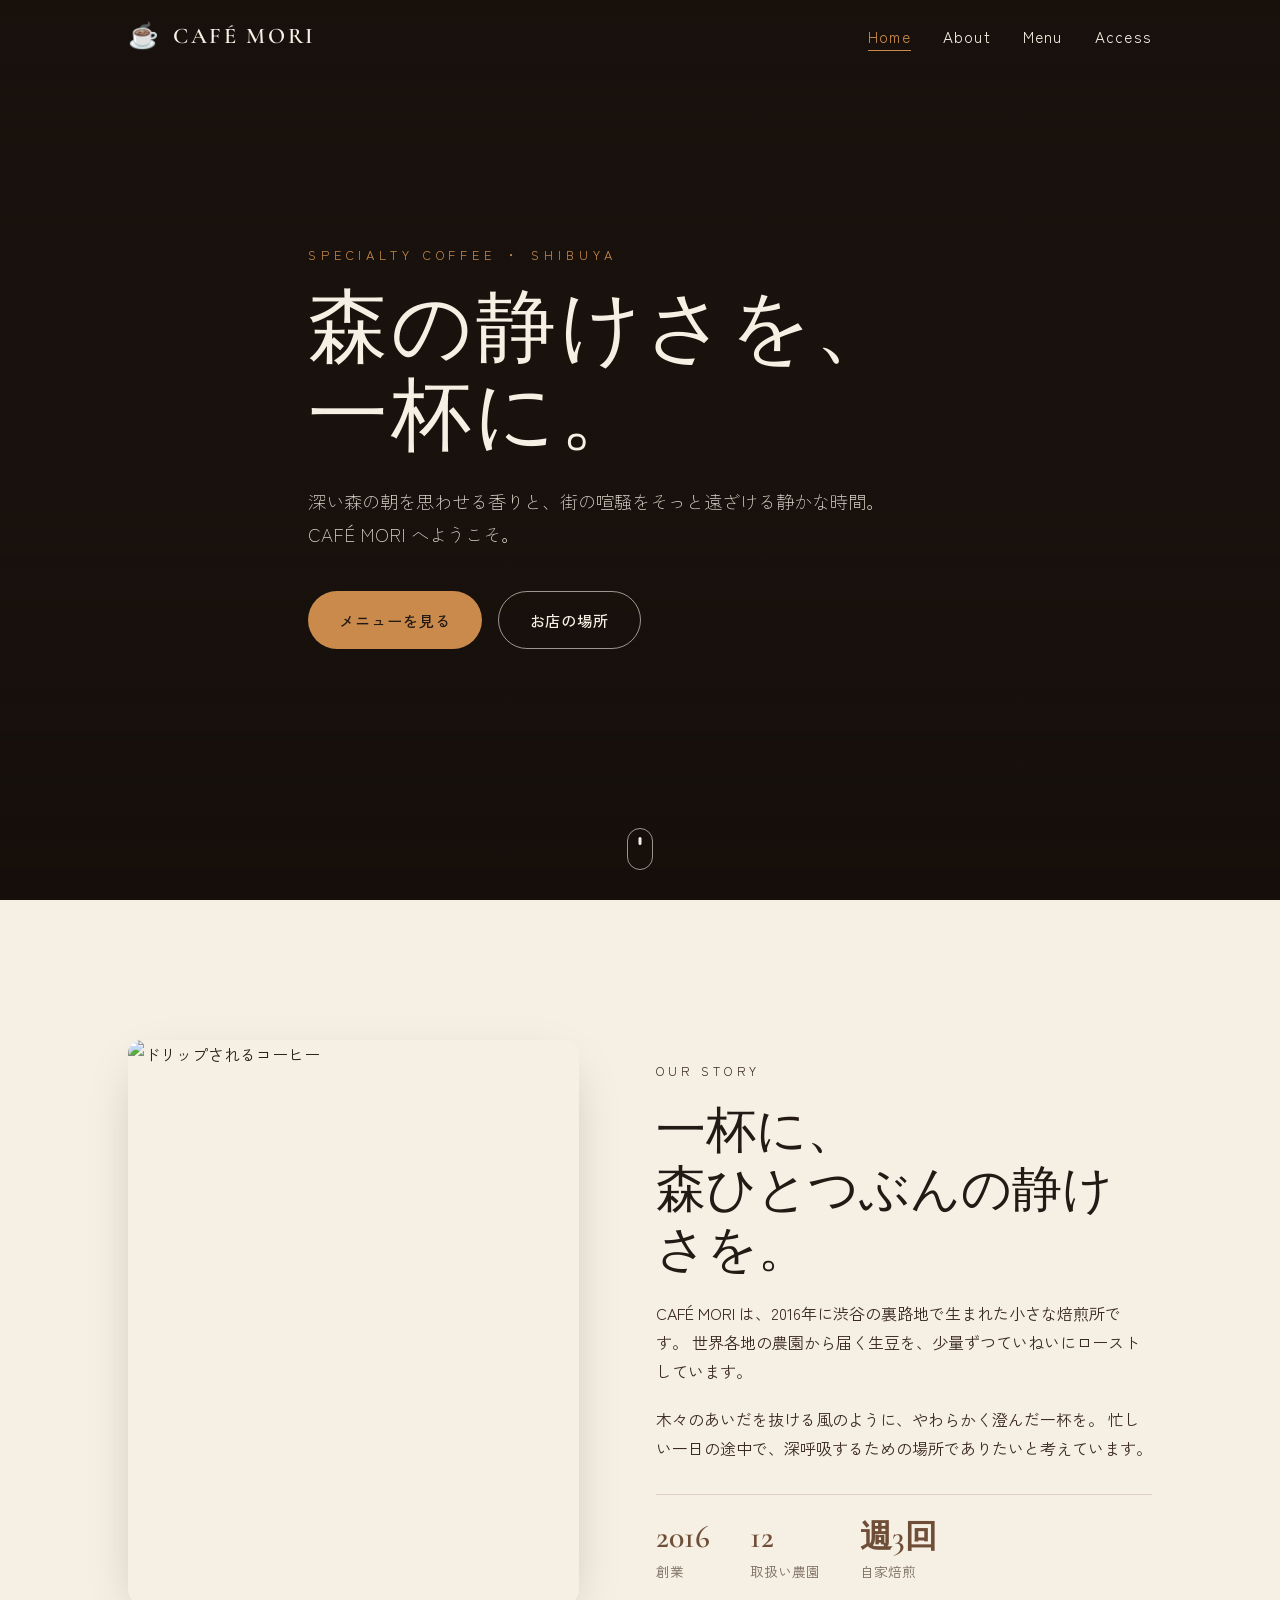
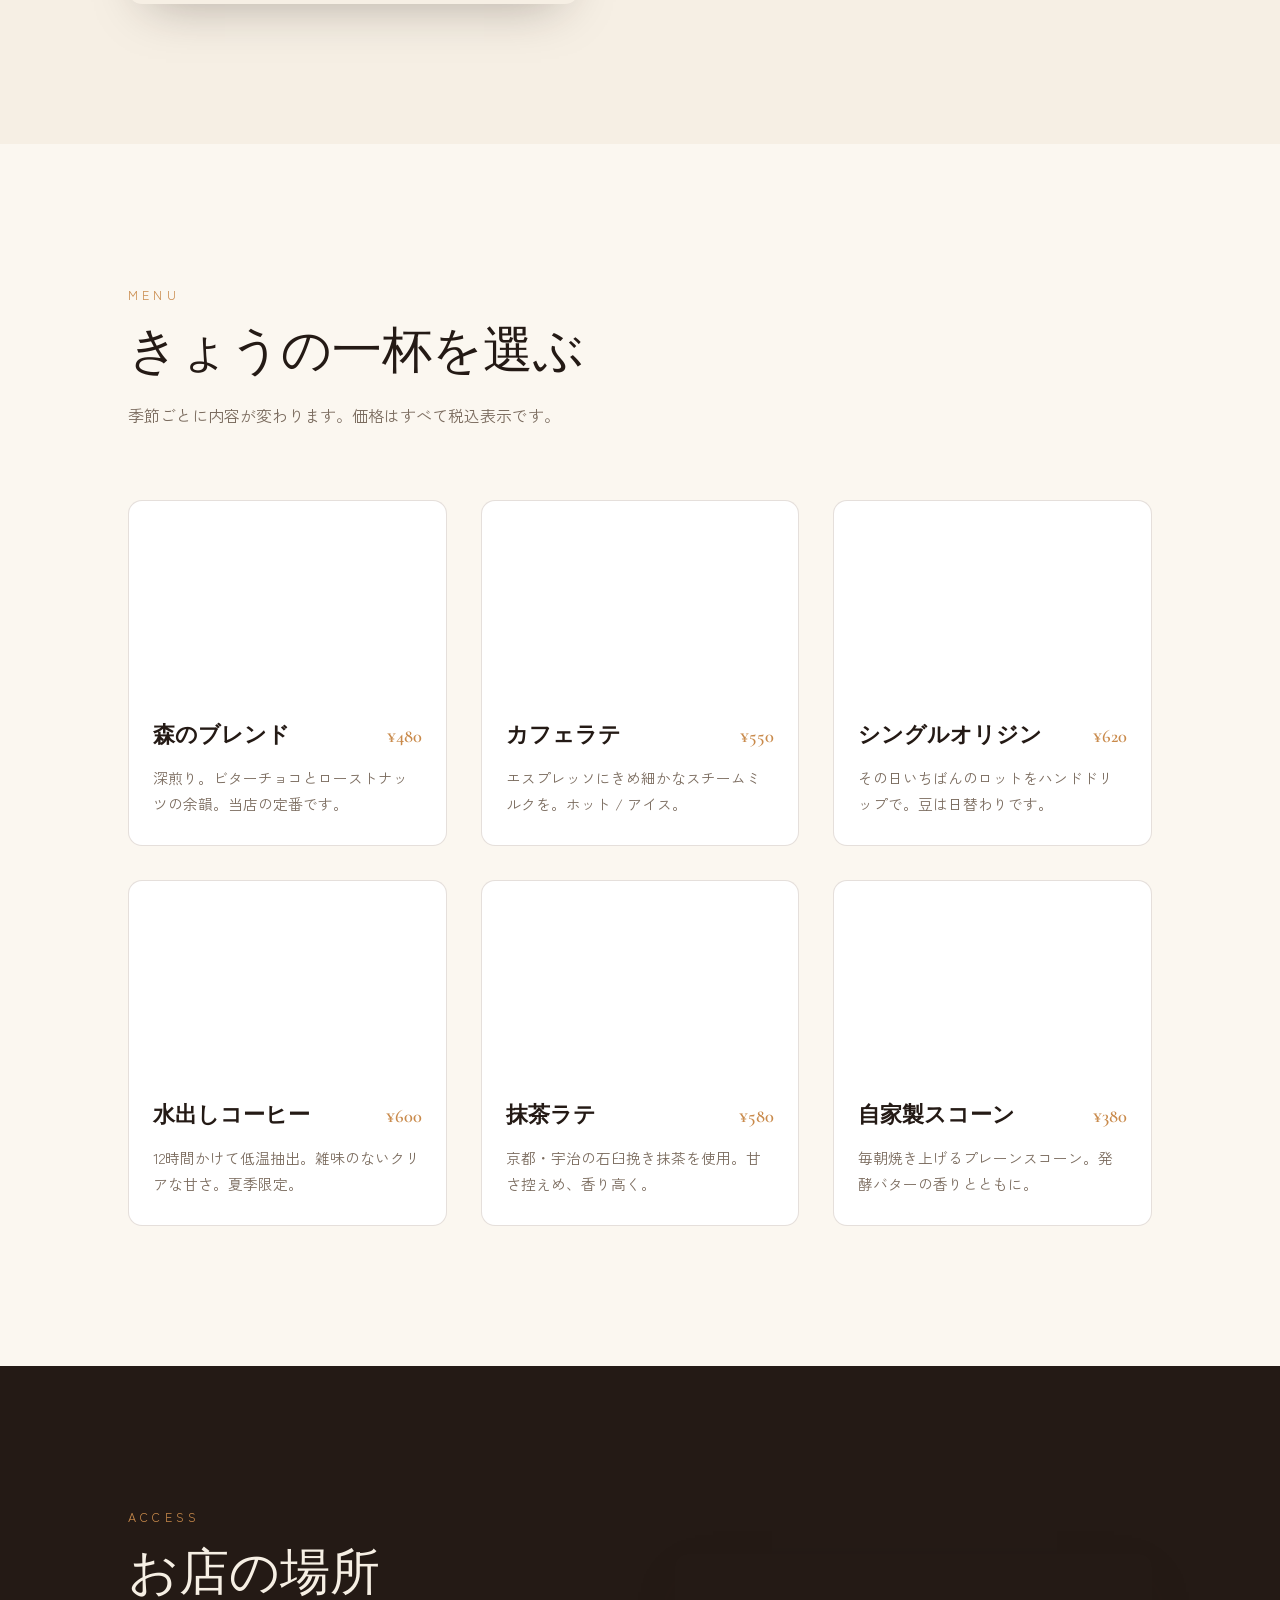
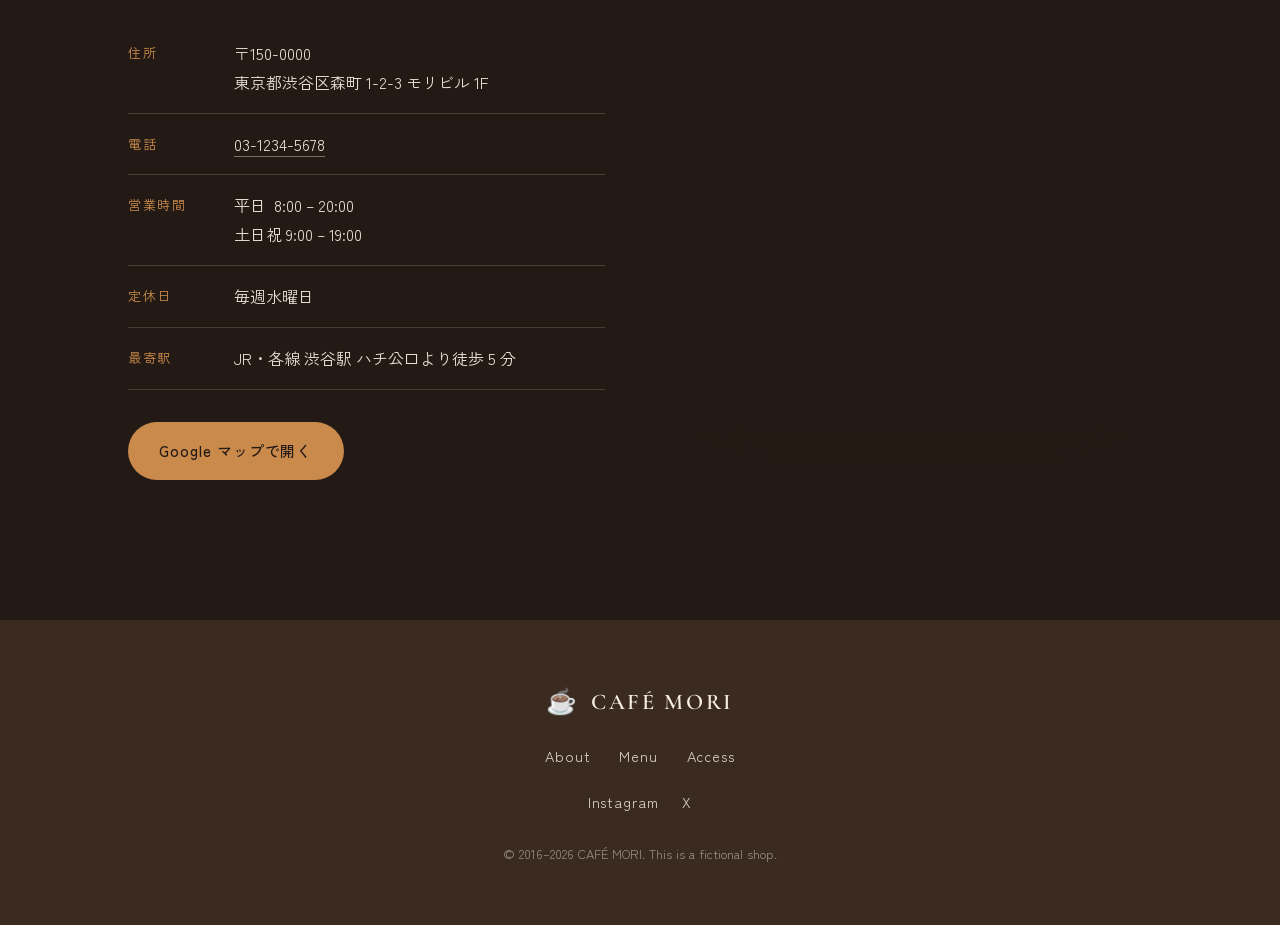
==== index.html @ f2795cfe "初回コミット：LPを作成" ====
<!DOCTYPE html>
<html lang="ja">
<head>
  <meta charset="UTF-8" />
  <meta name="viewport" content="width=device-width, initial-scale=1.0" />
  <meta name="description" content="CAFÉ MORI（カフェ モリ）— 森の静けさを一杯に。渋谷のスペシャルティコーヒーショップ。" />
  <title>CAFÉ MORI｜森の静けさを、一杯に。</title>

  <!-- Google Fonts -->
  <link rel="preconnect" href="https://fonts.googleapis.com" />
  <link rel="preconnect" href="https://fonts.gstatic.com" crossorigin />
  <link href="https://fonts.googleapis.com/css2?family=Cormorant+Garamond:wght@400;500;600&family=Zen+Kaku+Gothic+New:wght@300;400;500;700&display=swap" rel="stylesheet" />

  <link rel="stylesheet" href="styles.css" />
</head>
<body>

  <!-- ===== ヘッダー / ナビゲーション ===== -->
  <header class="site-header" id="siteHeader">
    <div class="container header-inner">
      <a href="#hero" class="brand" data-scroll>
        <span class="brand-mark">☕</span>
        <span class="brand-name">CAFÉ&nbsp;MORI</span>
      </a>

      <nav class="nav" id="nav" aria-label="メインナビゲーション">
        <ul class="nav-list">
          <li><a href="#hero"   class="nav-link" data-scroll>Home</a></li>
          <li><a href="#about"  class="nav-link" data-scroll>About</a></li>
          <li><a href="#menu"   class="nav-link" data-scroll>Menu</a></li>
          <li><a href="#access" class="nav-link" data-scroll>Access</a></li>
        </ul>
      </nav>

      <button class="nav-toggle" id="navToggle" aria-label="メニューを開く" aria-expanded="false" aria-controls="nav">
        <span></span><span></span><span></span>
      </button>
    </div>
  </header>

  <main>

    <!-- ===== ヒーローセクション ===== -->
    <section class="hero" id="hero">
      <div class="hero-bg" aria-hidden="true"></div>
      <div class="hero-overlay" aria-hidden="true"></div>

      <div class="container hero-content">
        <p class="hero-eyebrow">SPECIALTY COFFEE ・ SHIBUYA</p>
        <h1 class="hero-title">森の静けさを、<br />一杯に。</h1>
        <p class="hero-lead">
          深い森の朝を思わせる香りと、街の喧騒をそっと遠ざける静かな時間。<br />
          CAFÉ MORI へようこそ。
        </p>
        <div class="hero-actions">
          <a href="#menu" class="btn btn-primary" data-scroll>メニューを見る</a>
          <a href="#access" class="btn btn-ghost" data-scroll>お店の場所</a>
        </div>
      </div>

      <a href="#about" class="scroll-cue" data-scroll aria-label="下にスクロール">
        <span></span>
      </a>
    </section>

    <!-- ===== About セクション ===== -->
    <section class="section about" id="about">
      <div class="container about-grid">
        <div class="about-media reveal">
          <img
            src="https://images.unsplash.com/photo-1447933601403-0c6688de566e?auto=format&fit=crop&w=900&q=80"
            alt="ドリップされるコーヒー" loading="lazy" />
        </div>
        <div class="about-text reveal">
          <p class="section-eyebrow">OUR STORY</p>
          <h2 class="section-title">一杯に、<br />森ひとつぶんの静けさを。</h2>
          <p>
            CAFÉ MORI は、2016年に渋谷の裏路地で生まれた小さな焙煎所です。
            世界各地の農園から届く生豆を、少量ずつていねいにローストしています。
          </p>
          <p>
            木々のあいだを抜ける風のように、やわらかく澄んだ一杯を。
            忙しい一日の途中で、深呼吸するための場所でありたいと考えています。
          </p>
          <ul class="about-facts">
            <li><strong>2016</strong><span>創業</span></li>
            <li><strong>12</strong><span>取扱い農園</span></li>
            <li><strong>週3回</strong><span>自家焙煎</span></li>
          </ul>
        </div>
      </div>
    </section>

    <!-- ===== メニュー紹介セクション ===== -->
    <section class="section menu" id="menu">
      <div class="container">
        <header class="section-head reveal">
          <p class="section-eyebrow">MENU</p>
          <h2 class="section-title">きょうの一杯を選ぶ</h2>
          <p class="section-desc">季節ごとに内容が変わります。価格はすべて税込表示です。</p>
        </header>

        <div class="menu-grid">
          <article class="menu-card reveal">
            <div class="menu-card-img" style="background-image:url('https://images.unsplash.com/photo-1514432324607-a09d9b4aefdd?auto=format&fit=crop&w=700&q=80')"></div>
            <div class="menu-card-body">
              <div class="menu-card-top">
                <h3>森のブレンド</h3>
                <span class="price">¥480</span>
              </div>
              <p>深煎り。ビターチョコとローストナッツの余韻。当店の定番です。</p>
            </div>
          </article>

          <article class="menu-card reveal">
            <div class="menu-card-img" style="background-image:url('https://images.unsplash.com/photo-1461023058943-07fcbe16d735?auto=format&fit=crop&w=700&q=80')"></div>
            <div class="menu-card-body">
              <div class="menu-card-top">
                <h3>カフェラテ</h3>
                <span class="price">¥550</span>
              </div>
              <p>エスプレッソにきめ細かなスチームミルクを。ホット / アイス。</p>
            </div>
          </article>

          <article class="menu-card reveal">
            <div class="menu-card-img" style="background-image:url('https://images.unsplash.com/photo-1510707577719-ae7c14805e3a?auto=format&fit=crop&w=700&q=80')"></div>
            <div class="menu-card-body">
              <div class="menu-card-top">
                <h3>シングルオリジン</h3>
                <span class="price">¥620</span>
              </div>
              <p>その日いちばんのロットをハンドドリップで。豆は日替わりです。</p>
            </div>
          </article>

          <article class="menu-card reveal">
            <div class="menu-card-img" style="background-image:url('https://images.unsplash.com/photo-1517701550927-30cf4ba1dba5?auto=format&fit=crop&w=700&q=80')"></div>
            <div class="menu-card-body">
              <div class="menu-card-top">
                <h3>水出しコーヒー</h3>
                <span class="price">¥600</span>
              </div>
              <p>12時間かけて低温抽出。雑味のないクリアな甘さ。夏季限定。</p>
            </div>
          </article>

          <article class="menu-card reveal">
            <div class="menu-card-img" style="background-image:url('https://images.unsplash.com/photo-1536256263959-770b48d82b0a?auto=format&fit=crop&w=700&q=80')"></div>
            <div class="menu-card-body">
              <div class="menu-card-top">
                <h3>抹茶ラテ</h3>
                <span class="price">¥580</span>
              </div>
              <p>京都・宇治の石臼挽き抹茶を使用。甘さ控えめ、香り高く。</p>
            </div>
          </article>

          <article class="menu-card reveal">
            <div class="menu-card-img" style="background-image:url('https://images.unsplash.com/photo-1509440159596-0249088772ff?auto=format&fit=crop&w=700&q=80')"></div>
            <div class="menu-card-body">
              <div class="menu-card-top">
                <h3>自家製スコーン</h3>
                <span class="price">¥380</span>
              </div>
              <p>毎朝焼き上げるプレーンスコーン。発酵バターの香りとともに。</p>
            </div>
          </article>
        </div>
      </div>
    </section>

    <!-- ===== アクセス情報セクション ===== -->
    <section class="section access" id="access">
      <div class="container access-grid">
        <div class="access-info reveal">
          <p class="section-eyebrow">ACCESS</p>
          <h2 class="section-title">お店の場所</h2>

          <dl class="access-list">
            <div>
              <dt>住所</dt>
              <dd>〒150-0000<br />東京都渋谷区森町 1-2-3 モリビル 1F</dd>
            </div>
            <div>
              <dt>電話</dt>
              <dd><a href="tel:0312345678">03-1234-5678</a></dd>
            </div>
            <div>
              <dt>営業時間</dt>
              <dd>平日 &nbsp;8:00 – 20:00<br />土日祝 9:00 – 19:00</dd>
            </div>
            <div>
              <dt>定休日</dt>
              <dd>毎週水曜日</dd>
            </div>
            <div>
              <dt>最寄駅</dt>
              <dd>JR・各線 渋谷駅 ハチ公口より徒歩 5 分</dd>
            </div>
          </dl>

          <div class="access-actions">
            <a class="btn btn-primary" href="https://maps.google.com/?q=渋谷駅" target="_blank" rel="noopener">Google マップで開く</a>
          </div>
        </div>

        <div class="access-map reveal">
          <iframe
            title="CAFÉ MORI の地図"
            src="https://maps.google.com/maps?q=%E6%B8%8B%E8%B0%B7%E9%A7%85&t=&z=15&ie=UTF8&iwloc=&output=embed"
            loading="lazy"
            referrerpolicy="no-referrer-when-downgrade"></iframe>
        </div>
      </div>
    </section>

  </main>

  <!-- ===== フッター ===== -->
  <footer class="site-footer">
    <div class="container footer-inner">
      <a href="#hero" class="brand" data-scroll>
        <span class="brand-mark">☕</span>
        <span class="brand-name">CAFÉ&nbsp;MORI</span>
      </a>
      <nav class="footer-nav" aria-label="フッターナビゲーション">
        <a href="#about"  data-scroll>About</a>
        <a href="#menu"   data-scroll>Menu</a>
        <a href="#access" data-scroll>Access</a>
      </nav>
      <div class="footer-social">
        <a href="#" aria-label="Instagram">Instagram</a>
        <a href="#" aria-label="X">X</a>
      </div>
      <p class="footer-copy">© 2016–2026 CAFÉ MORI. This is a fictional shop.</p>
    </div>
  </footer>

  <button class="to-top" id="toTop" aria-label="ページ上部へ戻る">↑</button>

  <script src="script.js"></script>
</body>
</html>
---- styles.css ----
/* =========================================================
   CAFÉ MORI — Landing Page Styles
   ========================================================= */

/* ----- デザイントークン ----- */
:root {
  --espresso:   #241a15;
  --coffee:     #3b2a20;
  --mocha:      #6f4e37;
  --caramel:    #c98a4b;
  --caramel-dk: #b0743a;
  --cream:      #f6efe4;
  --paper:      #fbf7f0;
  --ink:        #2c2019;
  --muted:      #7b6c5f;
  --line:       rgba(111, 78, 55, .18);

  --font-serif: "Cormorant Garamond", "Times New Roman", serif;
  --font-sans:  "Zen Kaku Gothic New", system-ui, -apple-system, "Hiragino Kaku Gothic ProN", "Yu Gothic", Meiryo, sans-serif;

  --container: 1120px;
  --radius: 14px;
  --shadow: 0 18px 50px -20px rgba(36, 26, 21, .35);
  --header-h: 72px;
  --ease: cubic-bezier(.22, 1, .36, 1);
}

/* ----- リセット ----- */
*, *::before, *::after { box-sizing: border-box; }

html {
  scroll-behavior: smooth;
  /* 固定ヘッダー分だけアンカー位置をずらす */
  scroll-padding-top: calc(var(--header-h) + 16px);
}

@media (prefers-reduced-motion: reduce) {
  html { scroll-behavior: auto; }
  .reveal { opacity: 1 !important; transform: none !important; }
}

body {
  margin: 0;
  font-family: var(--font-sans);
  font-weight: 400;
  color: var(--ink);
  background: var(--paper);
  line-height: 1.8;
  -webkit-font-smoothing: antialiased;
  text-rendering: optimizeLegibility;
}

img { max-width: 100%; display: block; }
a { color: inherit; text-decoration: none; }

.container {
  width: 100%;
  max-width: var(--container);
  margin-inline: auto;
  padding-inline: clamp(20px, 5vw, 48px);
}

/* =========================================================
   ヘッダー / ナビ
   ========================================================= */
.site-header {
  position: fixed;
  inset: 0 0 auto 0;
  height: var(--header-h);
  z-index: 100;
  display: flex;
  align-items: center;
  transition: background-color .35s var(--ease), box-shadow .35s var(--ease);
}
.site-header.is-scrolled {
  background: rgba(251, 247, 240, .88);
  backdrop-filter: blur(10px);
  box-shadow: 0 1px 0 var(--line);
}

.header-inner {
  display: flex;
  align-items: center;
  justify-content: space-between;
}

.brand {
  display: inline-flex;
  align-items: center;
  gap: .5em;
  font-family: var(--font-serif);
  font-size: 1.4rem;
  font-weight: 600;
  letter-spacing: .12em;
  color: var(--cream);
  transition: color .35s var(--ease);
}
.site-header.is-scrolled .brand { color: var(--espresso); }
.brand-mark { font-size: 1.1em; }

.nav-list {
  display: flex;
  gap: 2rem;
  margin: 0;
  padding: 0;
  list-style: none;
}
.nav-link {
  position: relative;
  font-size: .95rem;
  letter-spacing: .08em;
  color: var(--cream);
  padding: .3em 0;
  transition: color .3s var(--ease);
}
.site-header.is-scrolled .nav-link { color: var(--coffee); }

.nav-link::after {
  content: "";
  position: absolute;
  left: 0; bottom: 0;
  width: 100%;
  height: 1.5px;
  background: currentColor;
  transform: scaleX(0);
  transform-origin: left;
  transition: transform .35s var(--ease);
}
.nav-link:hover::after,
.nav-link.is-active::after { transform: scaleX(1); }
.nav-link.is-active { color: var(--caramel); }

/* ハンバーガー */
.nav-toggle {
  display: none;
  width: 44px; height: 44px;
  border: 0;
  background: transparent;
  cursor: pointer;
  padding: 10px;
}
.nav-toggle span {
  display: block;
  height: 2px;
  background: var(--cream);
  border-radius: 2px;
  transition: transform .35s var(--ease), opacity .25s var(--ease), background-color .35s var(--ease);
}
.nav-toggle span + span { margin-top: 6px; }
.site-header.is-scrolled .nav-toggle span { background: var(--espresso); }

.nav-toggle[aria-expanded="true"] span:nth-child(1) { transform: translateY(8px) rotate(45deg); }
.nav-toggle[aria-expanded="true"] span:nth-child(2) { opacity: 0; }
.nav-toggle[aria-expanded="true"] span:nth-child(3) { transform: translateY(-8px) rotate(-45deg); }

/* =========================================================
   ヒーロー
   ========================================================= */
.hero {
  position: relative;
  min-height: 100svh;
  display: flex;
  align-items: center;
  color: var(--cream);
  overflow: hidden;
}
.hero-bg {
  position: absolute;
  inset: 0;
  background: #1c140f url("https://images.unsplash.com/photo-1495474472287-4d71bcdd2085?auto=format&fit=crop&w=1600&q=80") center / cover no-repeat;
  transform: scale(1.05);
  will-change: transform;
}
.hero-overlay {
  position: absolute;
  inset: 0;
  background:
    linear-gradient(180deg, rgba(20, 14, 10, .55) 0%, rgba(20, 14, 10, .35) 40%, rgba(20, 14, 10, .78) 100%);
}
.hero-content {
  position: relative;
  padding-block: calc(var(--header-h) + 40px) 120px;
  max-width: 760px;
}
.hero-eyebrow {
  margin: 0 0 1.2rem;
  font-size: .8rem;
  letter-spacing: .38em;
  text-transform: uppercase;
  color: var(--caramel);
}
.hero-title {
  margin: 0 0 1.5rem;
  font-family: var(--font-serif);
  font-weight: 500;
  font-size: clamp(2.8rem, 8vw, 5rem);
  line-height: 1.1;
  letter-spacing: .04em;
}
.hero-lead {
  margin: 0 0 2.5rem;
  font-size: clamp(1rem, 2.2vw, 1.15rem);
  font-weight: 300;
  color: rgba(246, 239, 228, .9);
}
.hero-actions { display: flex; flex-wrap: wrap; gap: 1rem; }

.scroll-cue {
  position: absolute;
  left: 50%; bottom: 30px;
  translate: -50% 0;
  width: 26px; height: 42px;
  border: 1.5px solid rgba(246, 239, 228, .6);
  border-radius: 20px;
}
.scroll-cue span {
  position: absolute;
  left: 50%; top: 8px;
  translate: -50% 0;
  width: 3px; height: 8px;
  background: var(--cream);
  border-radius: 2px;
  animation: cue 1.8s var(--ease) infinite;
}
@keyframes cue {
  0%   { opacity: 0; transform: translate(-50%, 0); }
  30%  { opacity: 1; }
  60%  { opacity: 1; transform: translate(-50%, 14px); }
  100% { opacity: 0; transform: translate(-50%, 14px); }
}

/* =========================================================
   ボタン
   ========================================================= */
.btn {
  display: inline-flex;
  align-items: center;
  justify-content: center;
  padding: .95em 2em;
  font-family: var(--font-sans);
  font-size: .95rem;
  font-weight: 500;
  letter-spacing: .06em;
  border-radius: 999px;
  border: 1.5px solid transparent;
  cursor: pointer;
  transition: transform .25s var(--ease), background-color .3s var(--ease), color .3s var(--ease), border-color .3s var(--ease);
}
.btn:hover { transform: translateY(-2px); }
.btn-primary {
  background: var(--caramel);
  color: var(--espresso);
}
.btn-primary:hover { background: #d89a5d; }
.btn-ghost {
  border-color: rgba(246, 239, 228, .6);
  color: var(--cream);
}
.btn-ghost:hover { background: rgba(246, 239, 228, .12); }

/* =========================================================
   セクション共通
   ========================================================= */
.section { padding-block: clamp(80px, 12vw, 140px); }

.section-eyebrow {
  margin: 0 0 1rem;
  font-size: .78rem;
  letter-spacing: .34em;
  text-transform: uppercase;
  color: var(--caramel);
}
.section-title {
  margin: 0 0 1.2rem;
  font-family: var(--font-serif);
  font-weight: 500;
  font-size: clamp(2rem, 5vw, 3.1rem);
  line-height: 1.2;
  color: var(--espresso);
}
.section-desc { margin: 0; color: var(--muted); }

.section-head {
  max-width: 620px;
  margin-bottom: clamp(40px, 6vw, 70px);
}

/* =========================================================
   About
   ========================================================= */
.about { background: var(--cream); }
.about-grid {
  display: grid;
  grid-template-columns: 1fr 1.1fr;
  gap: clamp(30px, 6vw, 80px);
  align-items: center;
}
.about-media img {
  border-radius: var(--radius);
  box-shadow: var(--shadow);
  aspect-ratio: 4 / 5;
  object-fit: cover;
}
.about-text p { margin: 0 0 1.2rem; color: var(--coffee); }

.about-facts {
  display: flex;
  flex-wrap: wrap;
  gap: 2.5rem;
  margin: 2rem 0 0;
  padding: 1.6rem 0 0;
  border-top: 1px solid var(--line);
  list-style: none;
}
.about-facts li { display: flex; flex-direction: column; }
.about-facts strong {
  font-family: var(--font-serif);
  font-size: 2rem;
  font-weight: 600;
  color: var(--mocha);
  line-height: 1;
}
.about-facts span { font-size: .85rem; color: var(--muted); margin-top: .4rem; }

/* =========================================================
   メニュー
   ========================================================= */
.menu { background: var(--paper); }
.menu-grid {
  display: grid;
  grid-template-columns: repeat(3, 1fr);
  gap: clamp(20px, 3vw, 34px);
}
.menu-card {
  background: #fff;
  border: 1px solid var(--line);
  border-radius: var(--radius);
  overflow: hidden;
  transition: transform .4s var(--ease), box-shadow .4s var(--ease);
}
.menu-card:hover {
  transform: translateY(-6px);
  box-shadow: var(--shadow);
}
.menu-card-img {
  height: 190px;
  background-size: cover;
  background-position: center;
}
.menu-card-body { padding: 1.5rem 1.5rem 1.7rem; }
.menu-card-top {
  display: flex;
  align-items: baseline;
  justify-content: space-between;
  gap: 1rem;
  margin-bottom: .6rem;
}
.menu-card-top h3 {
  margin: 0;
  font-family: var(--font-serif);
  font-size: 1.4rem;
  font-weight: 600;
  color: var(--espresso);
}
.price {
  font-family: var(--font-serif);
  font-size: 1.15rem;
  font-weight: 600;
  color: var(--caramel);
  white-space: nowrap;
}
.menu-card-body p { margin: 0; font-size: .92rem; color: var(--muted); }

/* =========================================================
   アクセス
   ========================================================= */
.access { background: var(--espresso); color: var(--cream); }
.access .section-title { color: var(--cream); }
.access-grid {
  display: grid;
  grid-template-columns: 1fr 1fr;
  gap: clamp(30px, 6vw, 70px);
  align-items: center;
}
.access-list { margin: 0 0 2rem; }
.access-list > div {
  display: grid;
  grid-template-columns: 90px 1fr;
  gap: 1rem;
  padding: 1rem 0;
  border-bottom: 1px solid rgba(246, 239, 228, .16);
}
.access-list dt {
  font-size: .82rem;
  letter-spacing: .12em;
  color: var(--caramel);
  padding-top: .15em;
}
.access-list dd { margin: 0; color: rgba(246, 239, 228, .92); }
.access-list a { border-bottom: 1px solid rgba(246, 239, 228, .4); }

.access-map {
  border-radius: var(--radius);
  overflow: hidden;
  box-shadow: var(--shadow);
  aspect-ratio: 1 / 1;
}
.access-map iframe { width: 100%; height: 100%; border: 0; filter: grayscale(.25) contrast(1.05); }

/* =========================================================
   フッター
   ========================================================= */
.site-footer {
  background: var(--coffee);
  color: rgba(246, 239, 228, .85);
  padding-block: 60px;
}
.footer-inner {
  display: flex;
  flex-direction: column;
  align-items: center;
  gap: 1.2rem;
  text-align: center;
}
.site-footer .brand { color: var(--cream); }
.footer-nav { display: flex; gap: 1.8rem; }
.footer-nav a, .footer-social a {
  font-size: .9rem;
  letter-spacing: .06em;
  transition: color .25s var(--ease);
}
.footer-nav a:hover, .footer-social a:hover { color: var(--caramel); }
.footer-social { display: flex; gap: 1.5rem; }
.footer-copy { margin: .5rem 0 0; font-size: .8rem; color: rgba(246, 239, 228, .5); }

/* =========================================================
   ページ上部へ戻るボタン
   ========================================================= */
.to-top {
  position: fixed;
  right: 24px; bottom: 24px;
  width: 46px; height: 46px;
  display: grid;
  place-items: center;
  border: 0;
  border-radius: 50%;
  background: var(--caramel);
  color: var(--espresso);
  font-size: 1.1rem;
  cursor: pointer;
  opacity: 0;
  pointer-events: none;
  transform: translateY(12px);
  transition: opacity .3s var(--ease), transform .3s var(--ease), background-color .3s var(--ease);
  z-index: 90;
}
.to-top.is-visible { opacity: 1; pointer-events: auto; transform: translateY(0); }
.to-top:hover { background: #d89a5d; }

/* =========================================================
   スクロール・リビール アニメーション
   ========================================================= */
.reveal {
  opacity: 0;
  transform: translateY(28px);
  transition: opacity .8s var(--ease), transform .8s var(--ease);
}
.reveal.is-visible { opacity: 1; transform: translateY(0); }

/* =========================================================
   レスポンシブ
   ========================================================= */
@media (max-width: 900px) {
  .menu-grid { grid-template-columns: repeat(2, 1fr); }
  .about-grid { grid-template-columns: 1fr; }
  .about-media { order: -1; }
  .about-media img { aspect-ratio: 16 / 10; }
  .access-grid { grid-template-columns: 1fr; }
}

@media (max-width: 640px) {
  .nav {
    position: fixed;
    inset: var(--header-h) 0 auto 0;
    background: rgba(251, 247, 240, .98);
    backdrop-filter: blur(10px);
    border-bottom: 1px solid var(--line);
    max-height: 0;
    overflow: hidden;
    transition: max-height .4s var(--ease);
  }
  .nav.is-open { max-height: 320px; }
  .nav-list {
    flex-direction: column;
    gap: 0;
    padding: 1rem 0 1.5rem;
  }
  .nav-list li { text-align: center; }
  .nav-link {
    display: block;
    padding: 1rem 0;
    color: var(--coffee);
  }
  .nav-link::after { display: none; }

  .nav-toggle { display: block; }

  .menu-grid { grid-template-columns: 1fr; }
  .hero-actions .btn { flex: 1 1 auto; }
  .access-list > div { grid-template-columns: 76px 1fr; }
}
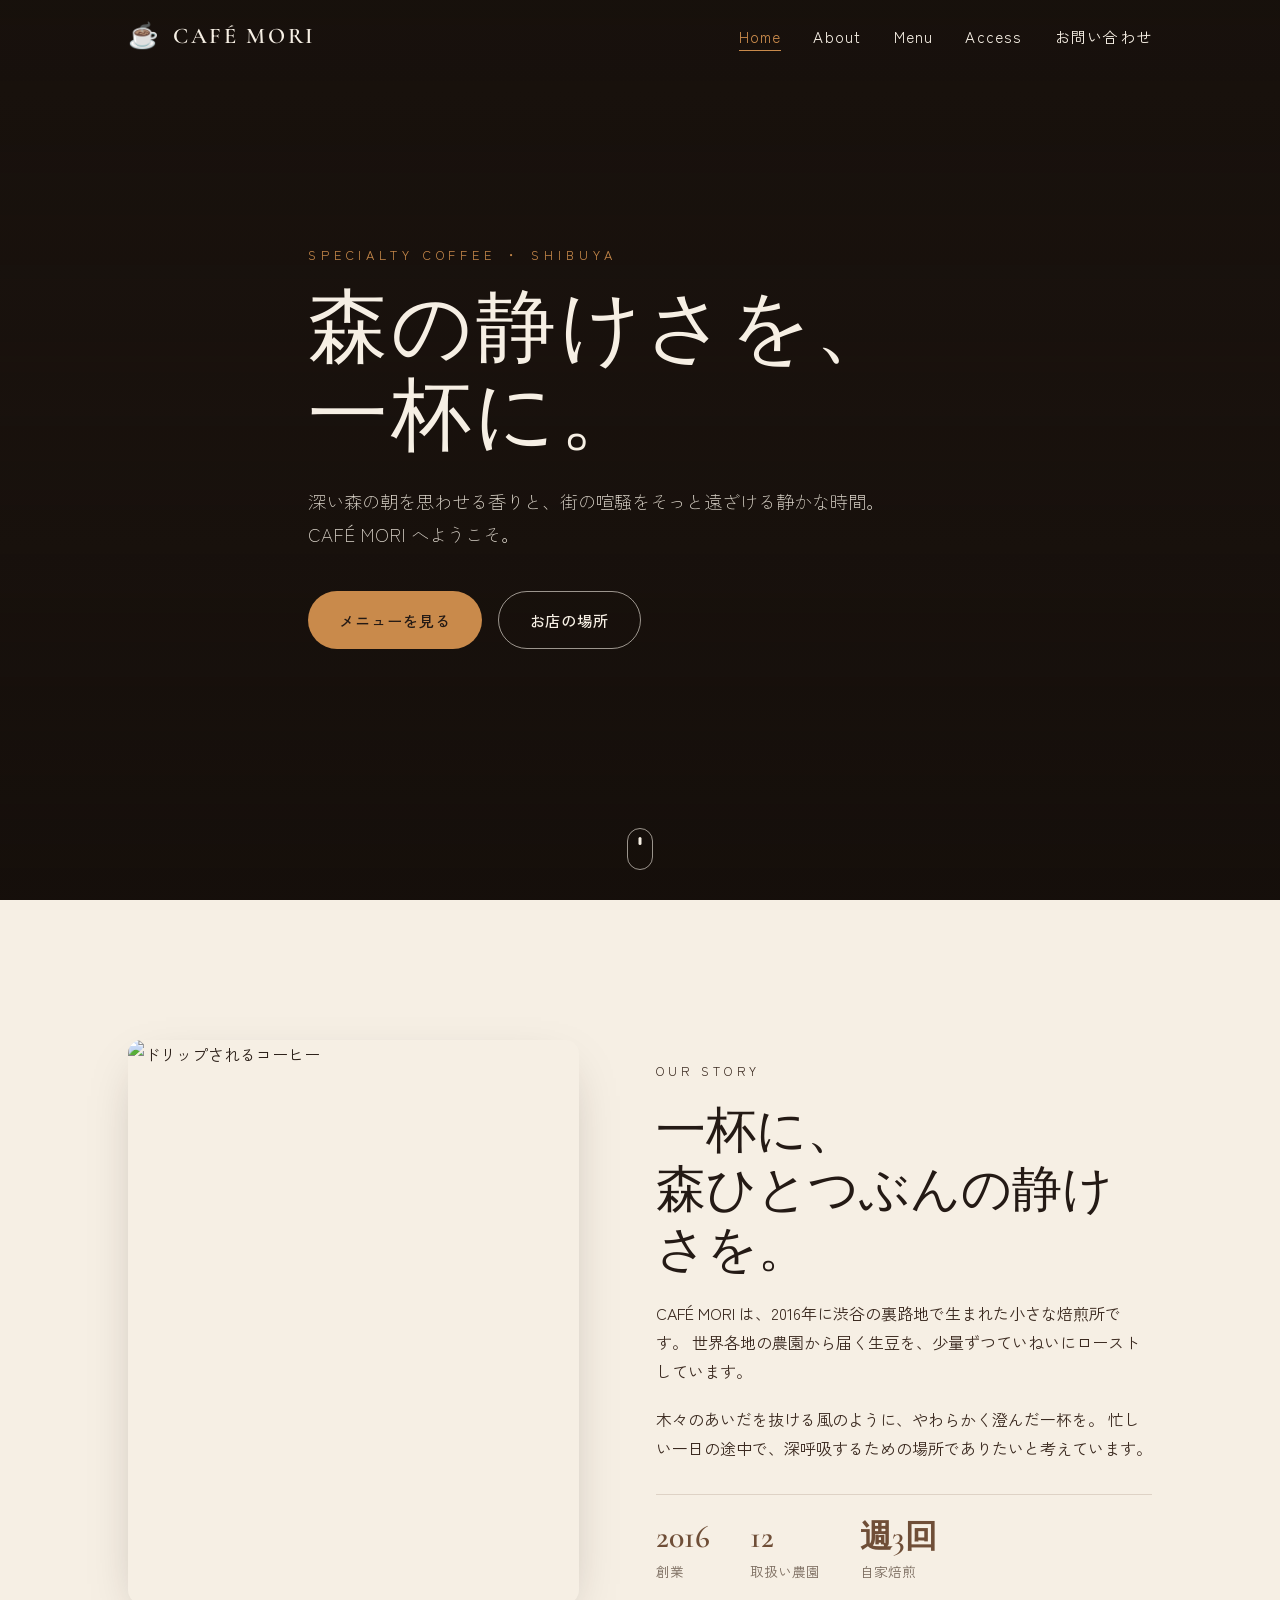
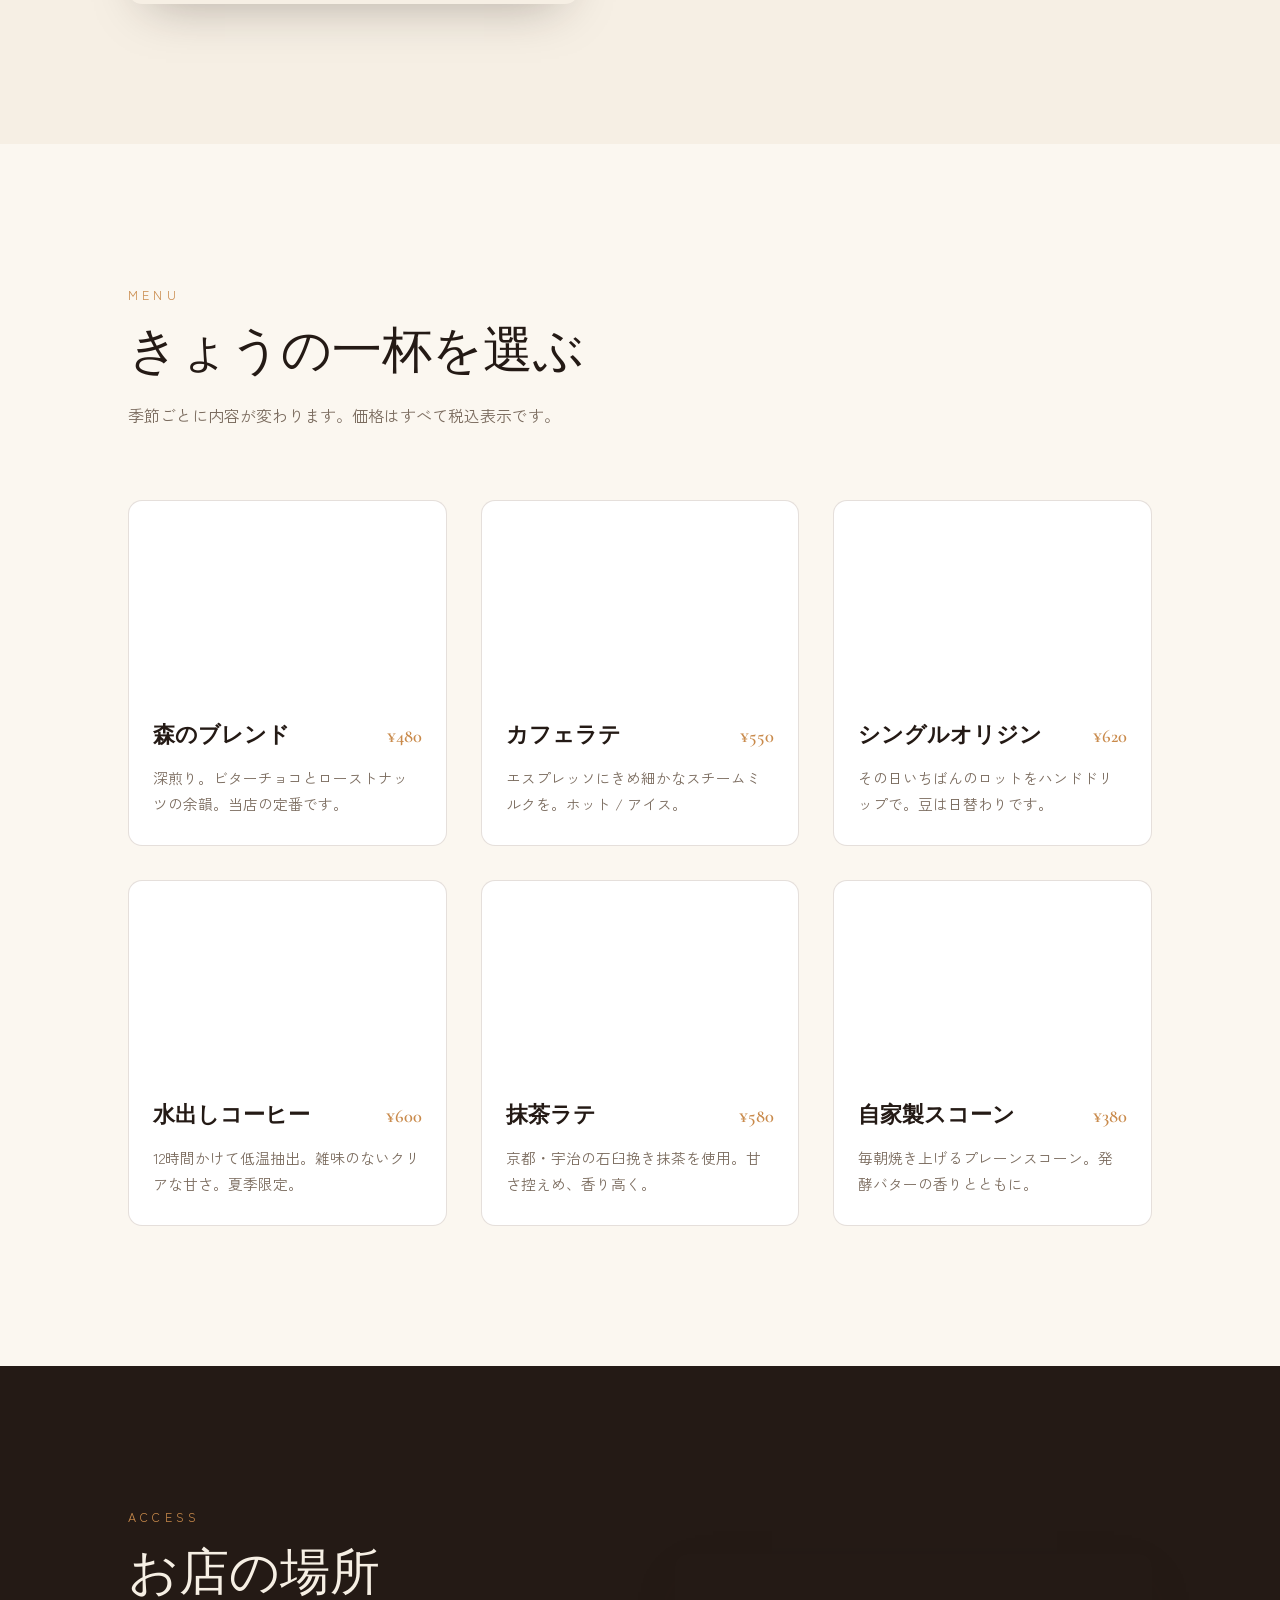
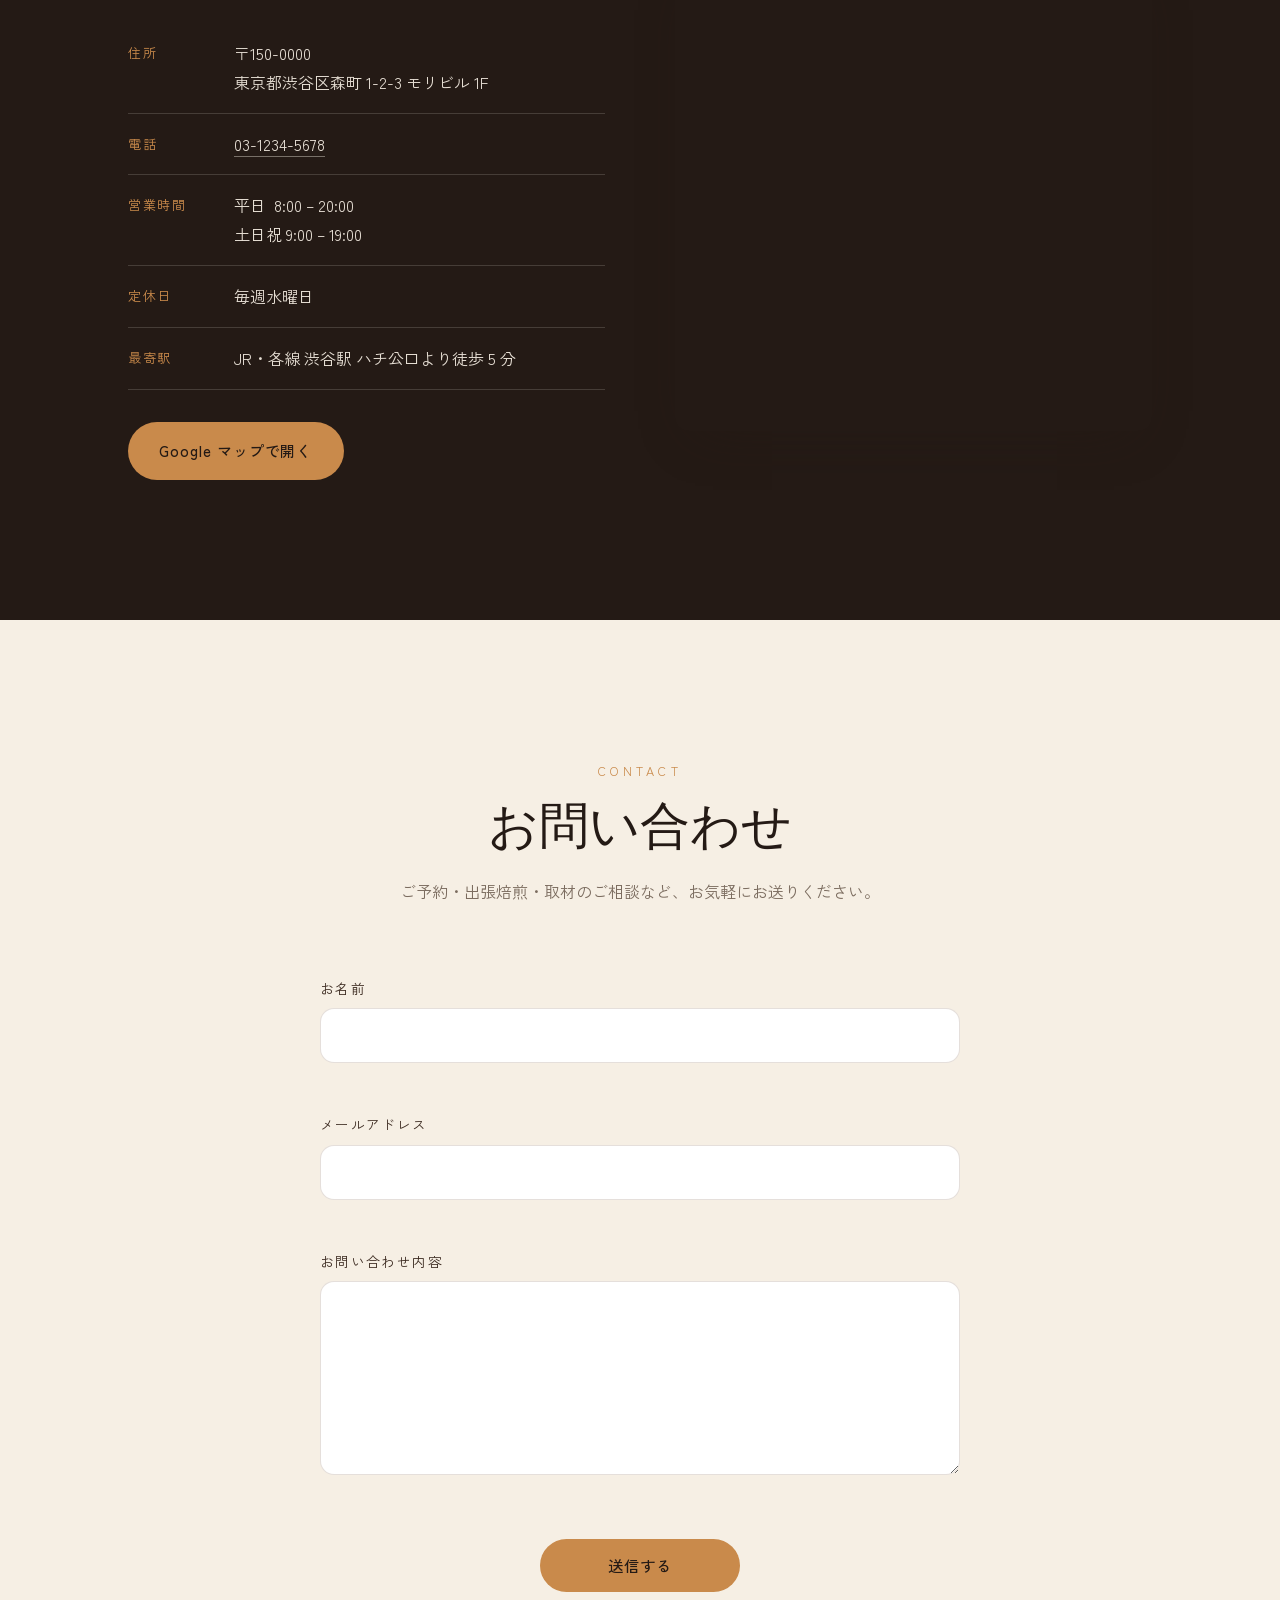
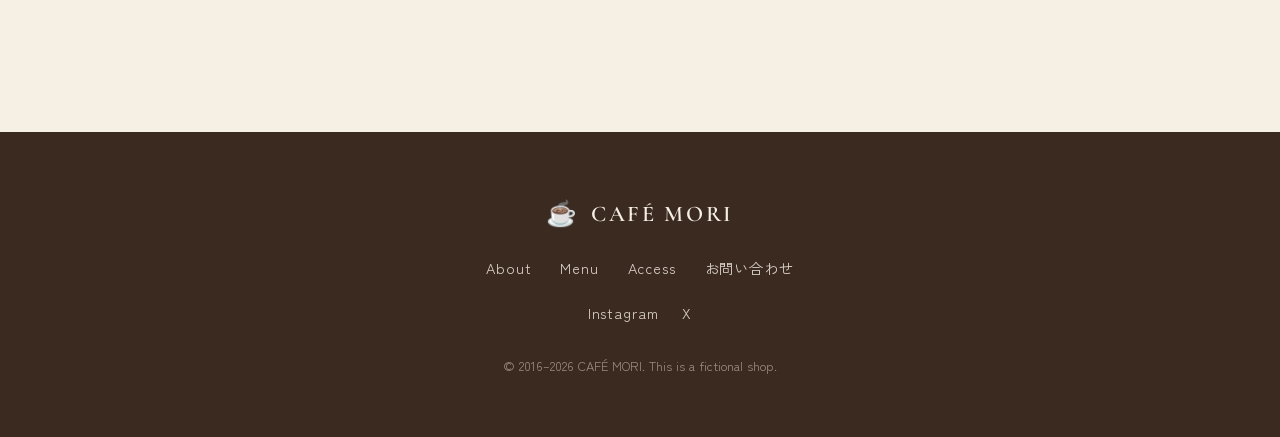
==== commit dcc046df: "お問い合わせフォームのセクションを追加 - ナビ／フッターに「お問い合わせ」リンクを追加 - 名前・メール・内容の入力欄と送信ボタンを持つ #contact セクションを新設 - JS で空欄チェック" ====
--- a/index.html
+++ b/index.html
@@ -29,6 +29,7 @@
           <li><a href="#about"  class="nav-link" data-scroll>About</a></li>
           <li><a href="#menu"   class="nav-link" data-scroll>Menu</a></li>
           <li><a href="#access" class="nav-link" data-scroll>Access</a></li>
+          <li><a href="#contact" class="nav-link" data-scroll>お問い合わせ</a></li>
         </ul>
       </nav>
 
@@ -215,6 +216,41 @@
       </div>
     </section>
 
+    <!-- ===== お問い合わせセクション ===== -->
+    <section class="section contact" id="contact">
+      <div class="container">
+        <header class="section-head reveal">
+          <p class="section-eyebrow">CONTACT</p>
+          <h2 class="section-title">お問い合わせ</h2>
+          <p class="section-desc">ご予約・出張焙煎・取材のご相談など、お気軽にお送りください。</p>
+        </header>
+
+        <form class="contact-form reveal" id="contactForm" novalidate>
+          <div class="form-row">
+            <label for="cf-name">お名前</label>
+            <input type="text" id="cf-name" name="name" autocomplete="name" />
+            <p class="form-error" data-error-for="cf-name"></p>
+          </div>
+
+          <div class="form-row">
+            <label for="cf-email">メールアドレス</label>
+            <input type="email" id="cf-email" name="email" autocomplete="email" />
+            <p class="form-error" data-error-for="cf-email"></p>
+          </div>
+
+          <div class="form-row">
+            <label for="cf-message">お問い合わせ内容</label>
+            <textarea id="cf-message" name="message" rows="6"></textarea>
+            <p class="form-error" data-error-for="cf-message"></p>
+          </div>
+
+          <div class="form-actions">
+            <button type="submit" class="btn btn-primary">送信する</button>
+          </div>
+        </form>
+      </div>
+    </section>
+
   </main>
 
   <!-- ===== フッター ===== -->
@@ -225,9 +261,10 @@
         <span class="brand-name">CAFÉ&nbsp;MORI</span>
       </a>
       <nav class="footer-nav" aria-label="フッターナビゲーション">
-        <a href="#about"  data-scroll>About</a>
-        <a href="#menu"   data-scroll>Menu</a>
-        <a href="#access" data-scroll>Access</a>
+        <a href="#about"   data-scroll>About</a>
+        <a href="#menu"    data-scroll>Menu</a>
+        <a href="#access"  data-scroll>Access</a>
+        <a href="#contact" data-scroll>お問い合わせ</a>
       </nav>
       <div class="footer-social">
         <a href="#" aria-label="Instagram">Instagram</a>
--- a/styles.css
+++ b/styles.css
@@ -406,6 +406,59 @@
   aspect-ratio: 1 / 1;
 }
 .access-map iframe { width: 100%; height: 100%; border: 0; filter: grayscale(.25) contrast(1.05); }
+
+/* =========================================================
+   お問い合わせ
+   ========================================================= */
+.contact { background: var(--cream); }
+.contact .section-head { margin-inline: auto; text-align: center; }
+
+.contact-form {
+  max-width: 640px;
+  margin-inline: auto;
+}
+.form-row { margin-bottom: 1.6rem; }
+.form-row label {
+  display: block;
+  margin-bottom: .5rem;
+  font-size: .85rem;
+  letter-spacing: .1em;
+  color: var(--coffee);
+}
+.form-row input,
+.form-row textarea {
+  width: 100%;
+  padding: .9em 1.1em;
+  font-family: var(--font-sans);
+  font-size: 1rem;
+  color: var(--ink);
+  background: #fff;
+  border: 1px solid var(--line);
+  border-radius: var(--radius);
+  transition: border-color .25s var(--ease), box-shadow .25s var(--ease);
+}
+.form-row textarea { resize: vertical; min-height: 140px; line-height: 1.7; }
+.form-row input:focus,
+.form-row textarea:focus {
+  outline: none;
+  border-color: var(--caramel);
+  box-shadow: 0 0 0 3px rgba(201, 138, 75, .18);
+}
+.form-row.has-error input,
+.form-row.has-error textarea {
+  border-color: #c0532f;
+  box-shadow: 0 0 0 3px rgba(192, 83, 47, .14);
+}
+
+.form-error {
+  margin: .5rem 0 0;
+  min-height: 1.2em;
+  font-size: .82rem;
+  color: #c0532f;
+}
+
+.form-actions { text-align: center; margin-top: 2rem; }
+.form-actions .btn { min-width: 200px; }
 
 /* =========================================================
    フッター
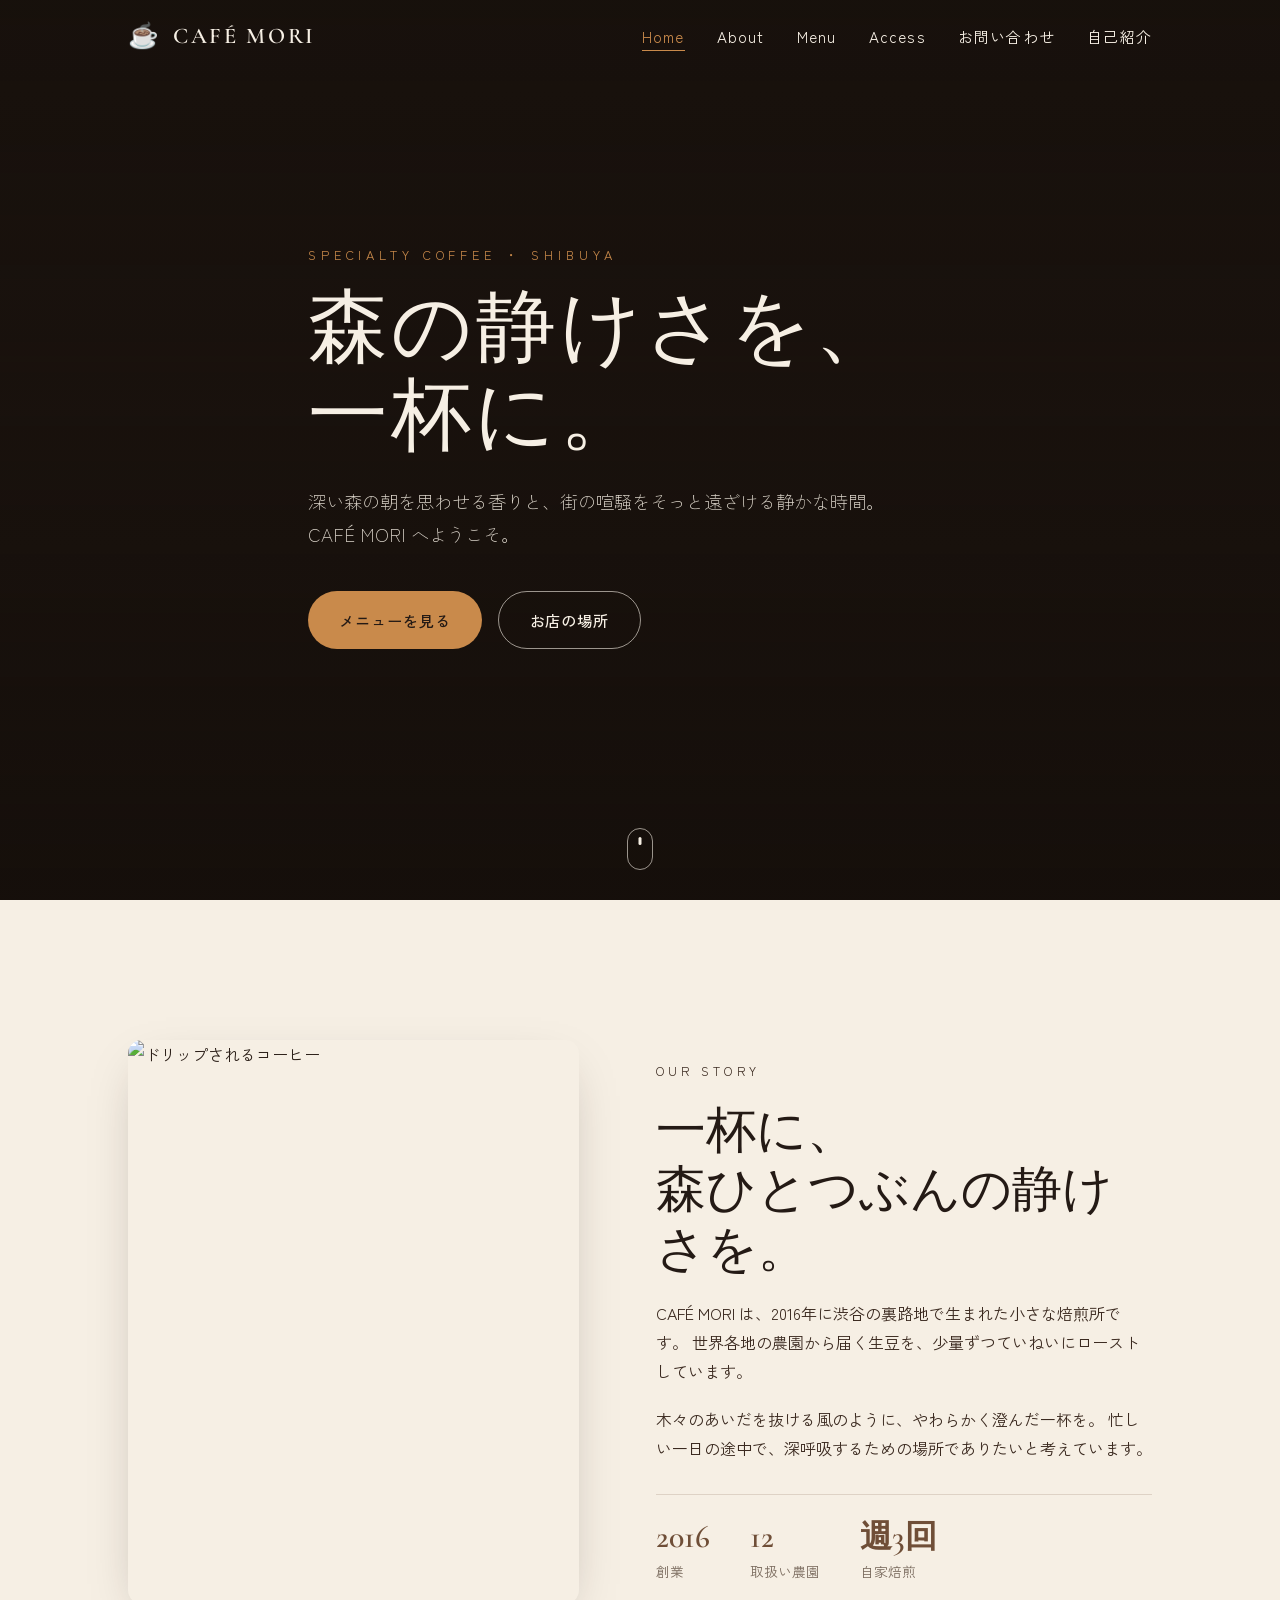
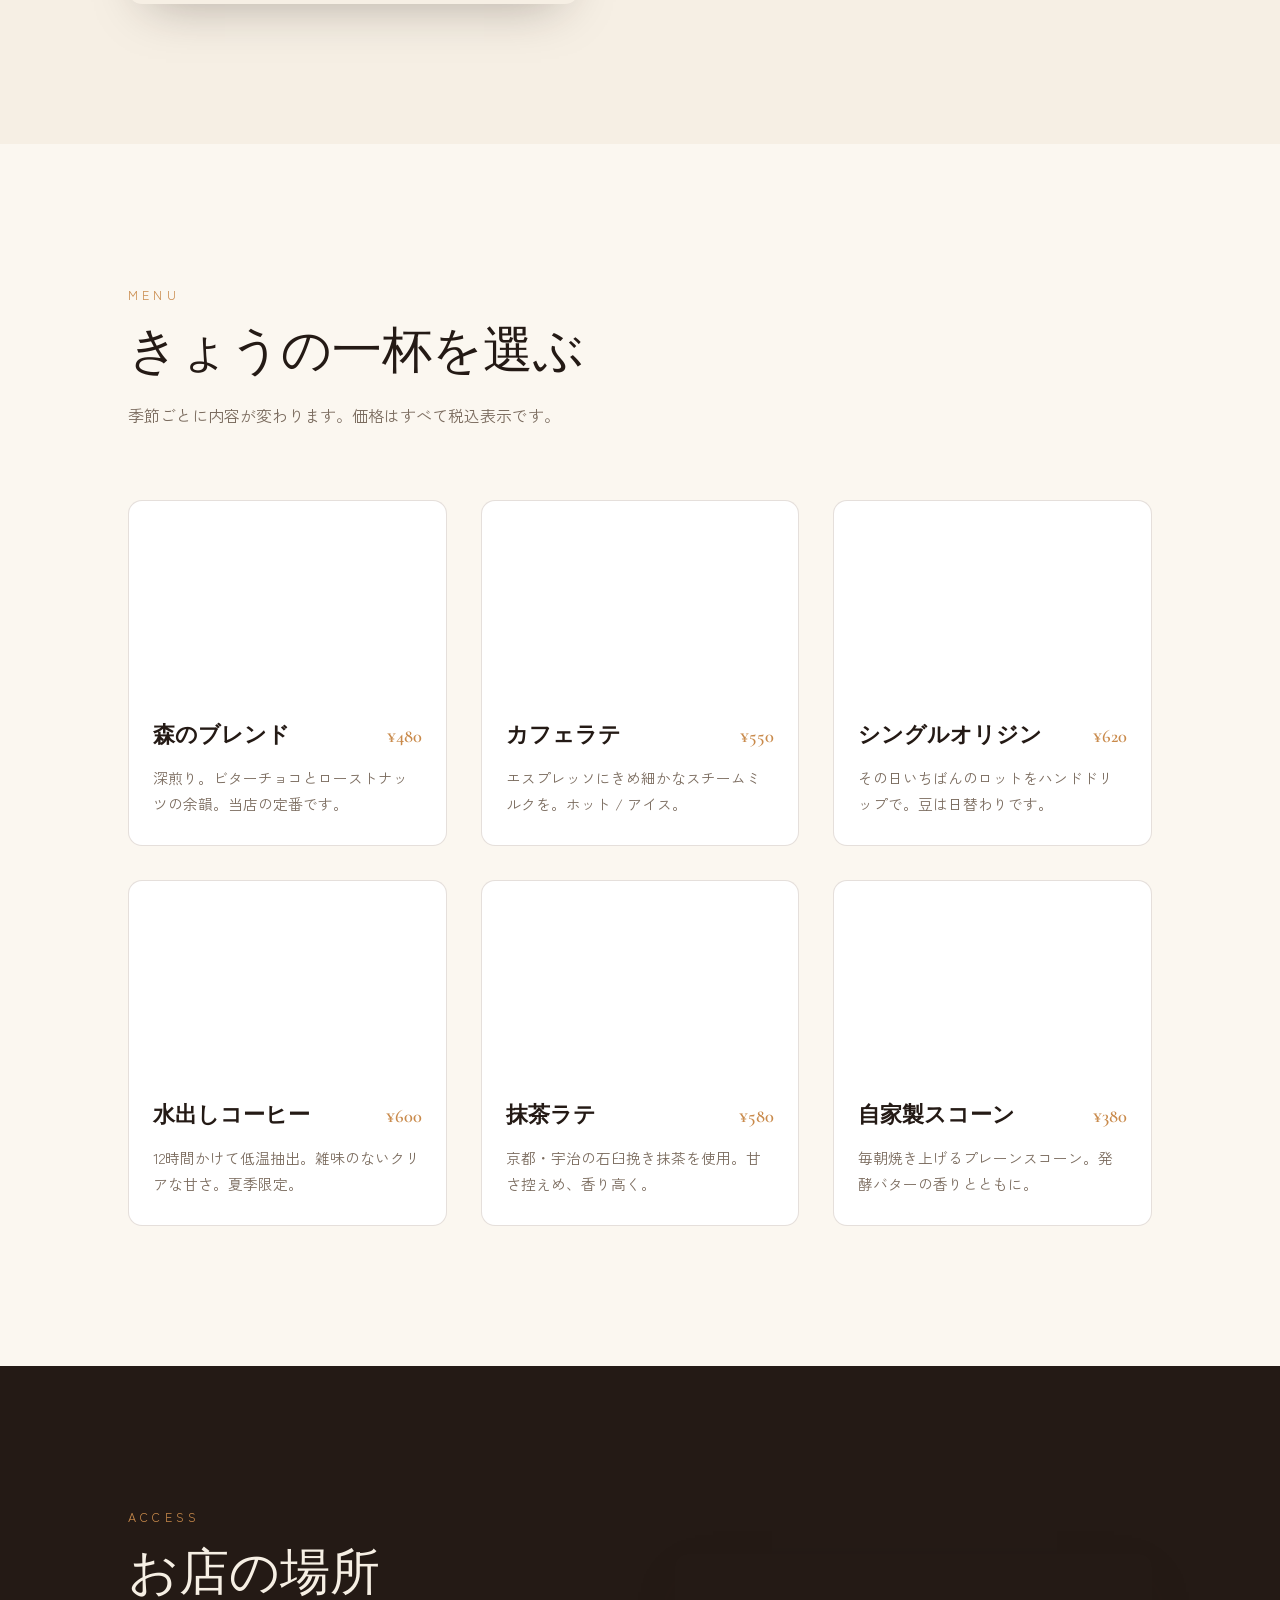
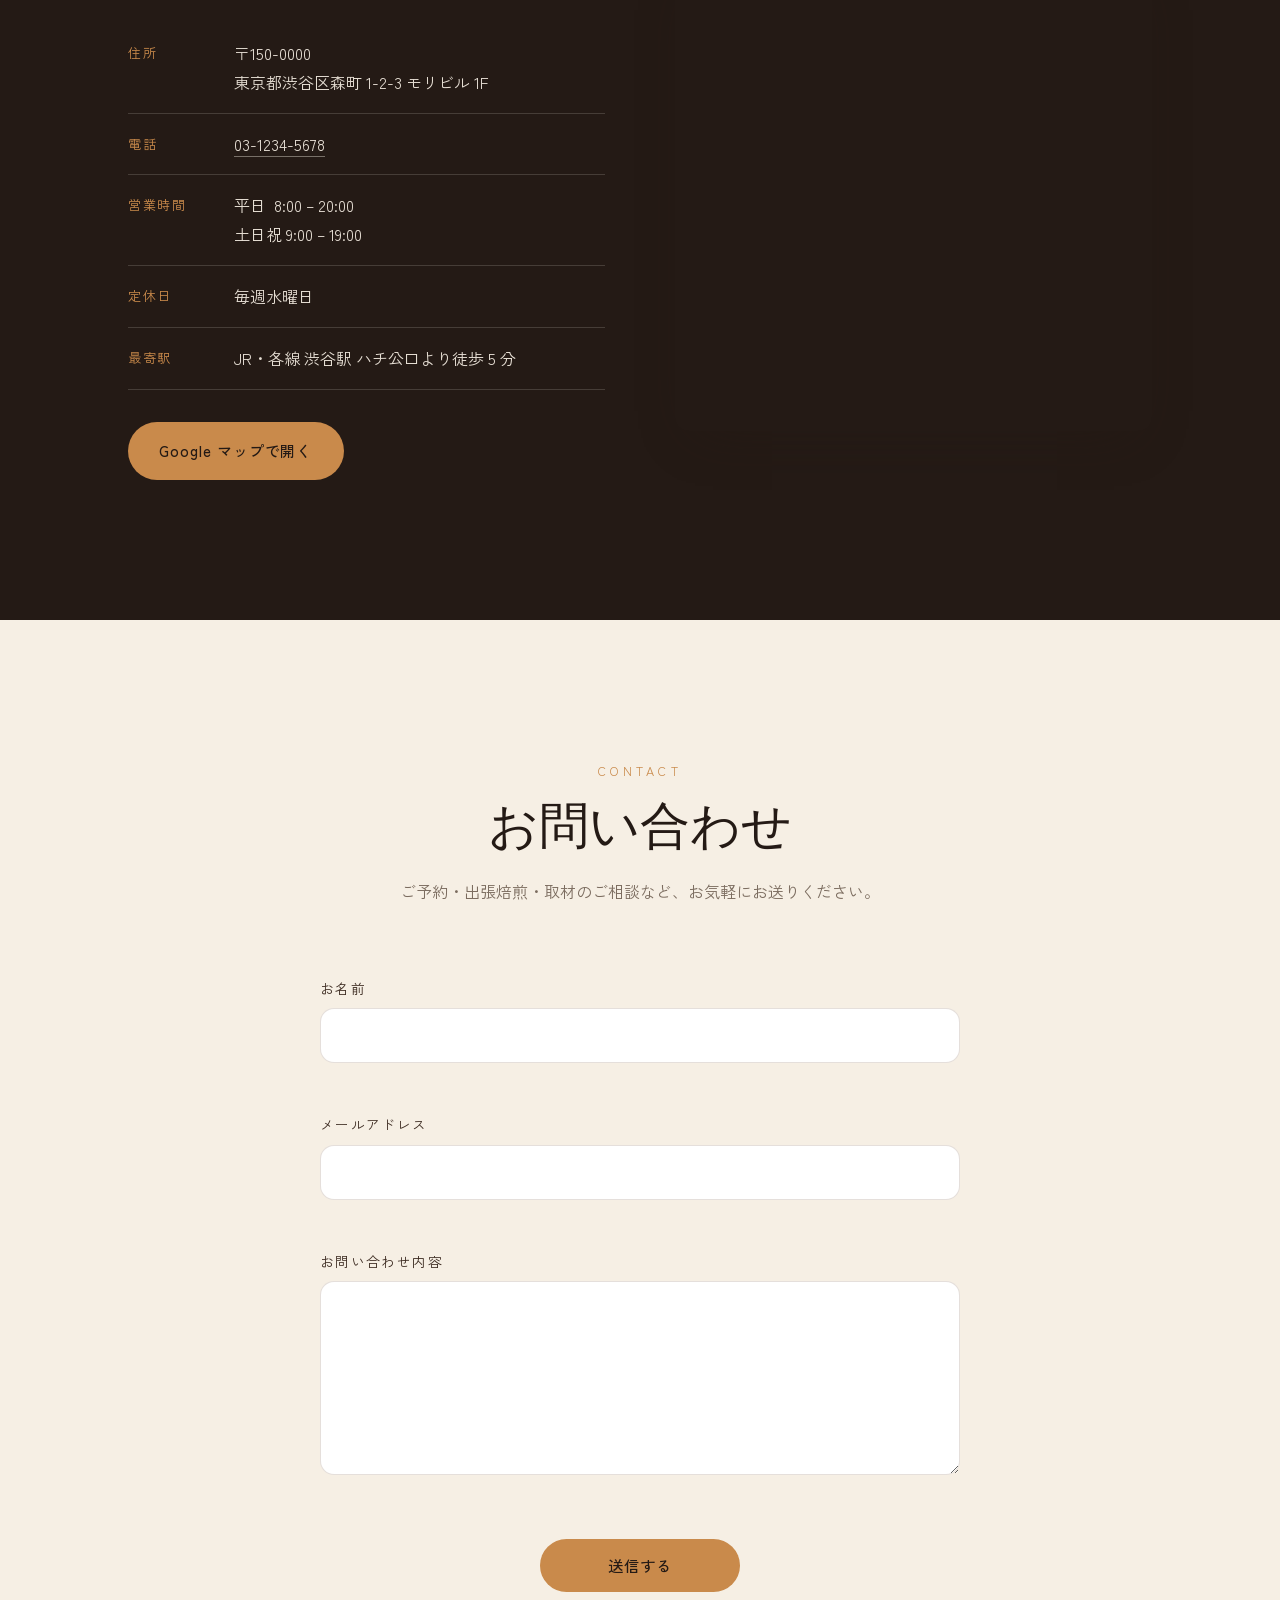
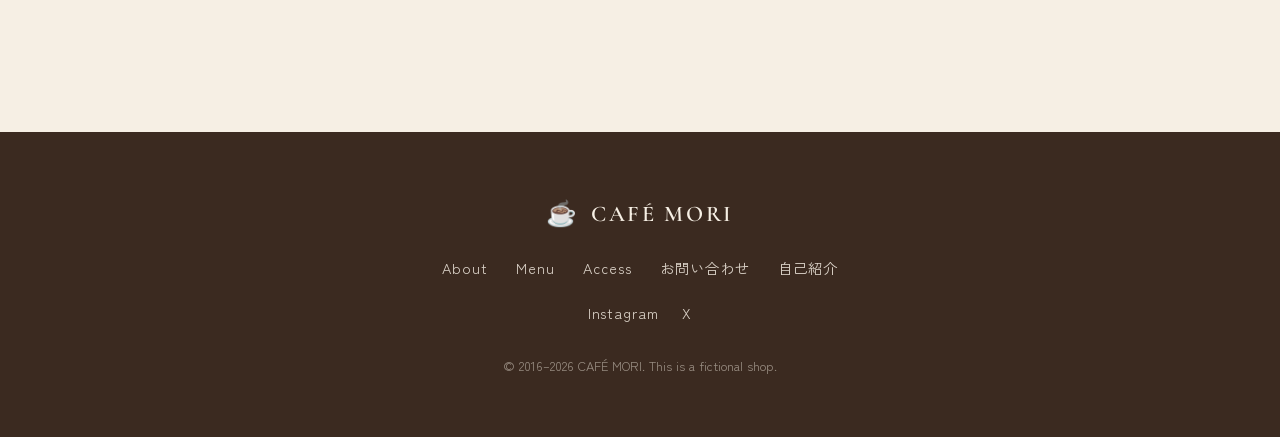
==== commit 0957e4b3: "自己紹介ページ（profile/）を追加し、トップからの導線を設置 - profile/index.html, style.css, script.js を新規作成（サンプル内容の演習用ページ） - " ====
--- a/index.html
+++ b/index.html
@@ -30,6 +30,7 @@
           <li><a href="#menu"   class="nav-link" data-scroll>Menu</a></li>
           <li><a href="#access" class="nav-link" data-scroll>Access</a></li>
           <li><a href="#contact" class="nav-link" data-scroll>お問い合わせ</a></li>
+          <li><a href="profile/index.html" class="nav-link">自己紹介</a></li>
         </ul>
       </nav>
 
@@ -265,6 +266,7 @@
         <a href="#menu"    data-scroll>Menu</a>
         <a href="#access"  data-scroll>Access</a>
         <a href="#contact" data-scroll>お問い合わせ</a>
+        <a href="profile/index.html">自己紹介</a>
       </nav>
       <div class="footer-social">
         <a href="#" aria-label="Instagram">Instagram</a>
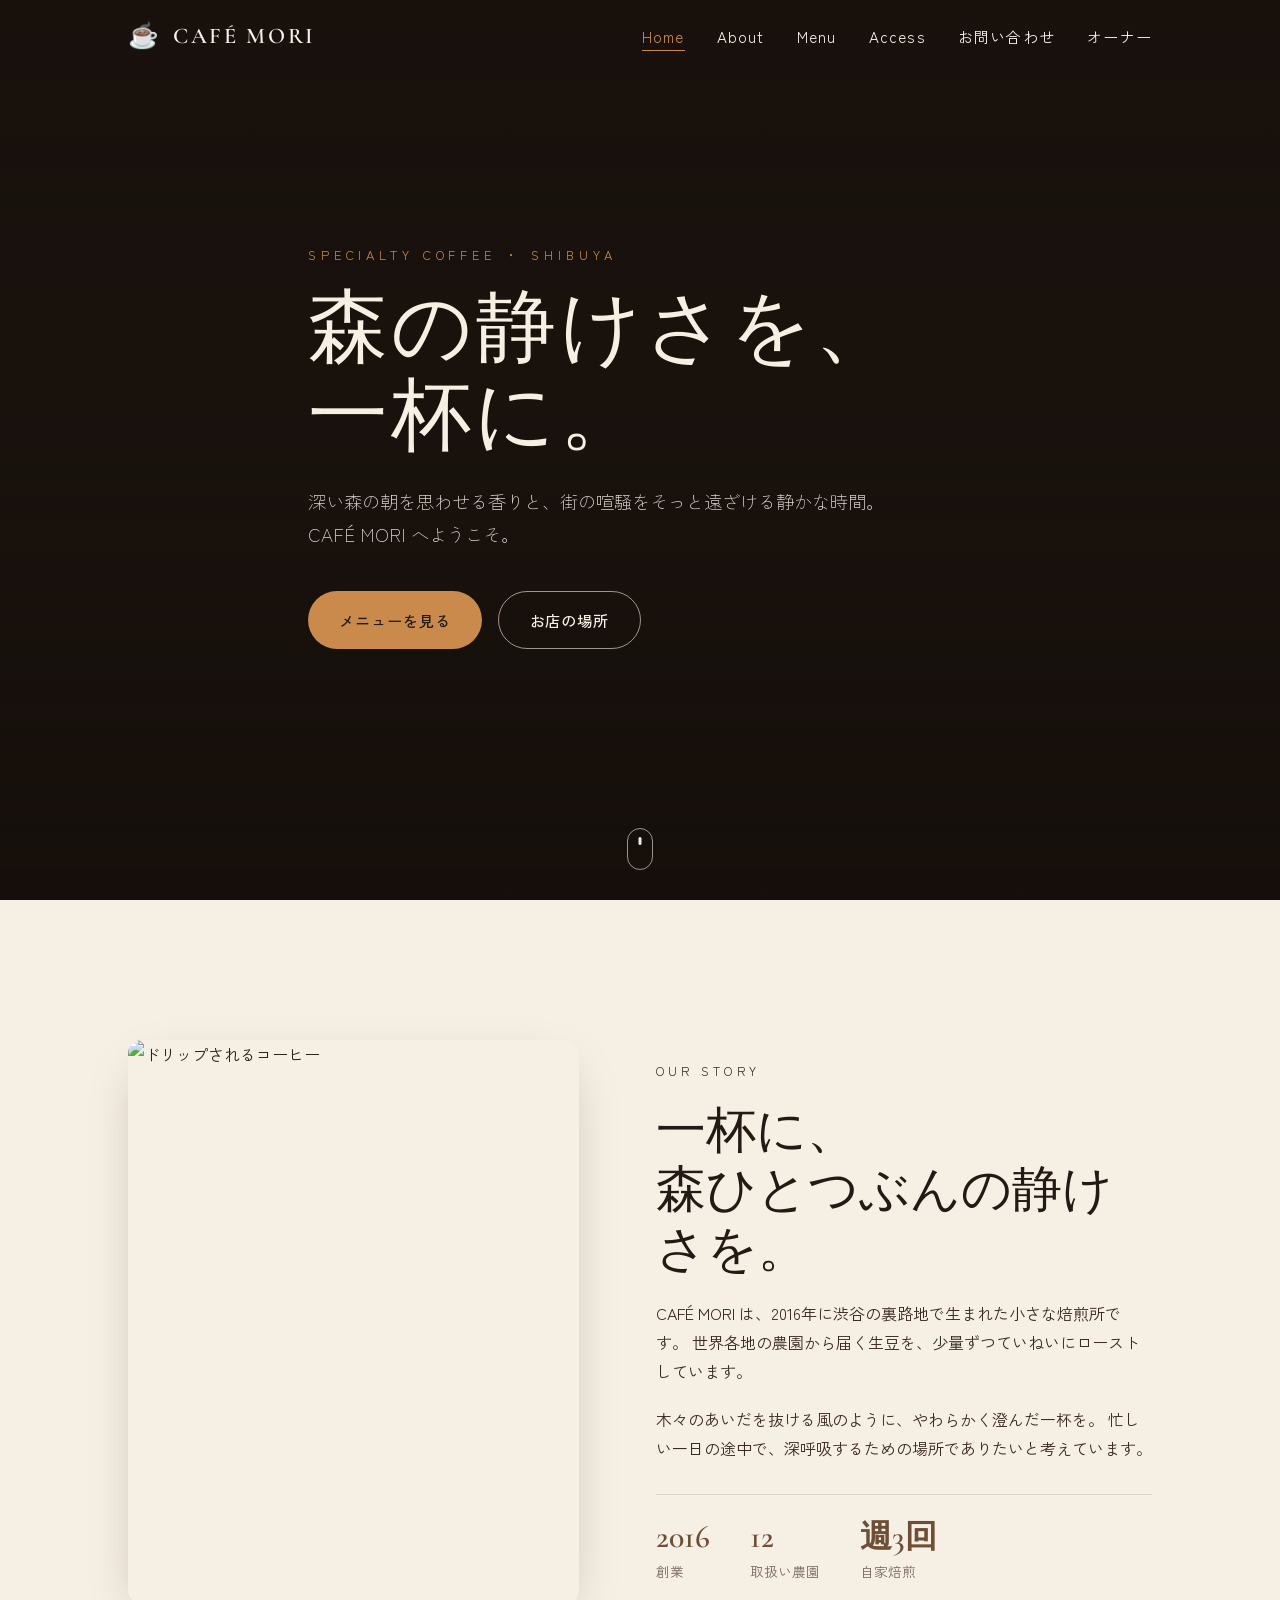
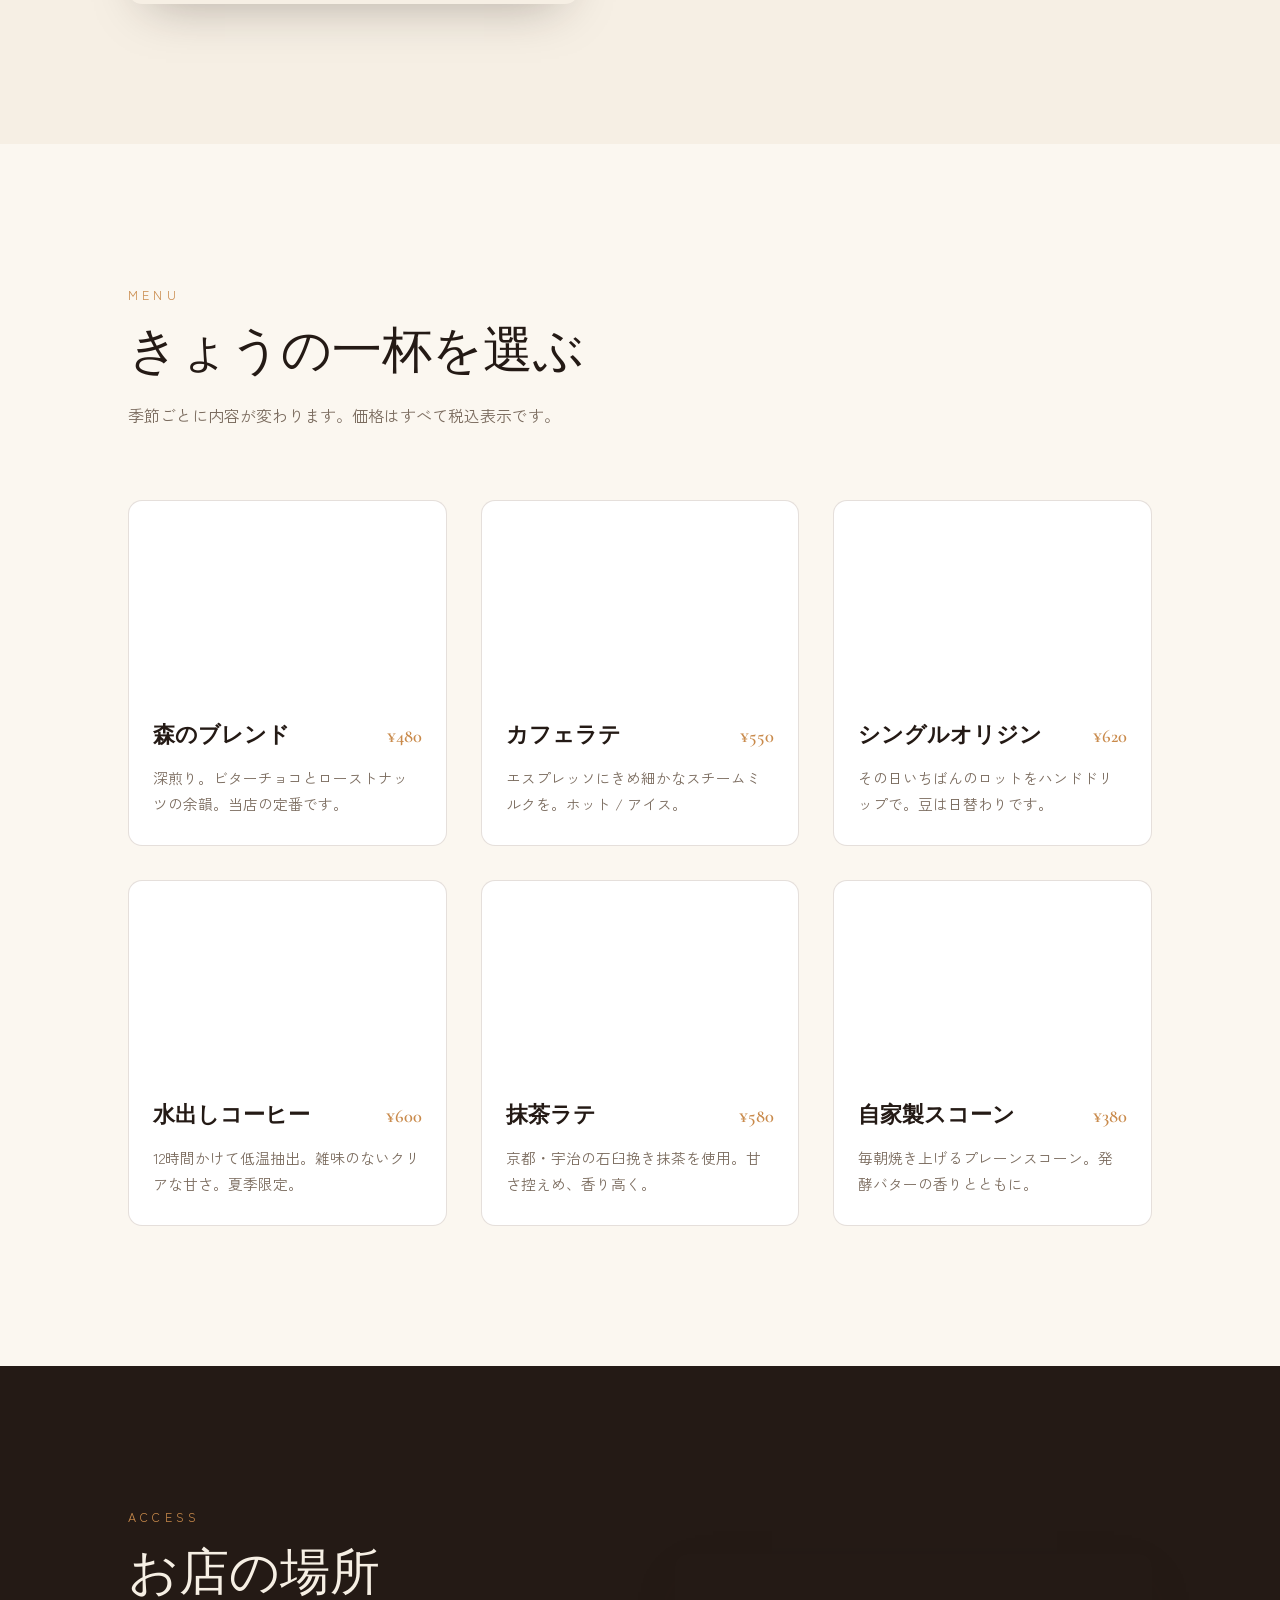
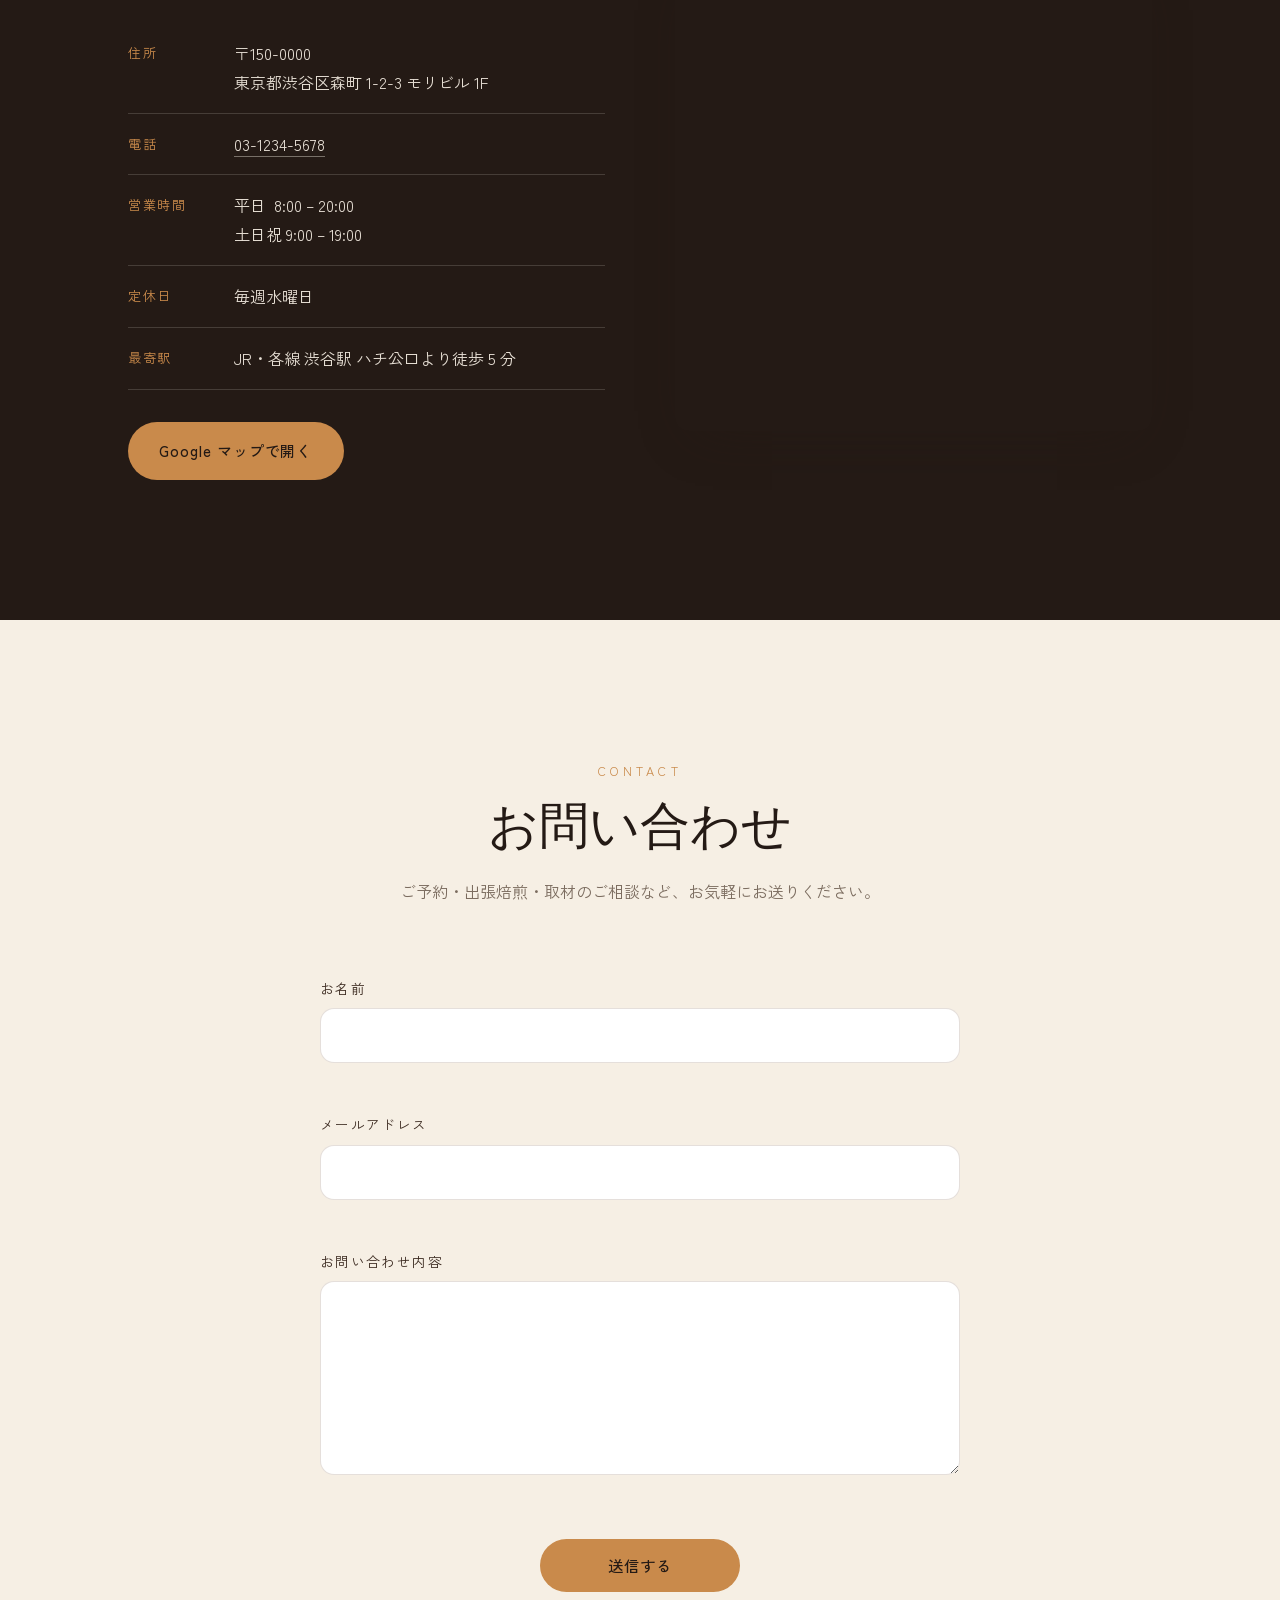
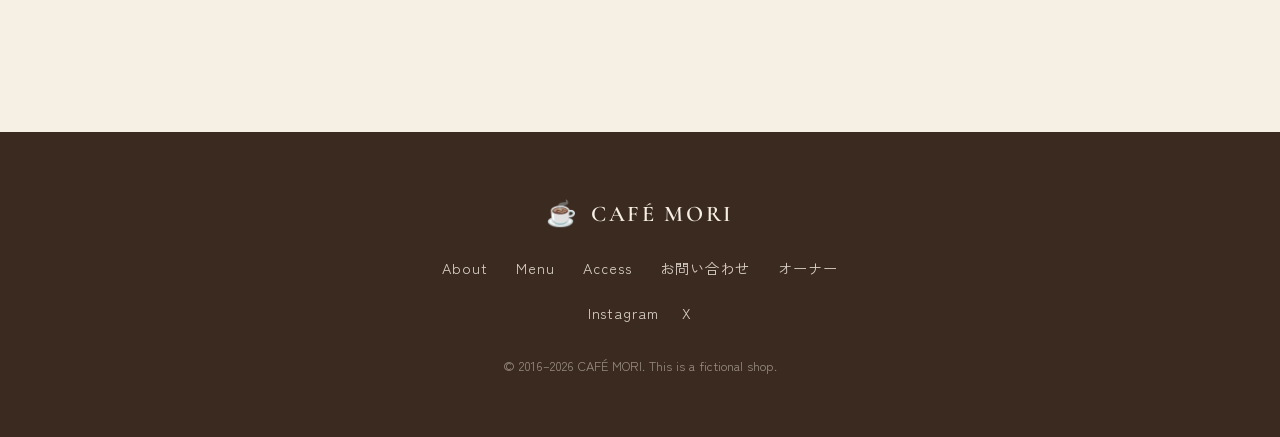
==== commit 5f9b5e0c: "自己紹介ページをカフェオーナー（森下 悠）の紹介ページに作り直す - profile/index.html: 架空オーナーのごあいさつ・年表・こだわり・休日・SNS で再構成 - profile/st" ====
--- a/index.html
+++ b/index.html
@@ -30,7 +30,7 @@
           <li><a href="#menu"   class="nav-link" data-scroll>Menu</a></li>
           <li><a href="#access" class="nav-link" data-scroll>Access</a></li>
           <li><a href="#contact" class="nav-link" data-scroll>お問い合わせ</a></li>
-          <li><a href="profile/index.html" class="nav-link">自己紹介</a></li>
+          <li><a href="profile/index.html" class="nav-link">オーナー</a></li>
         </ul>
       </nav>
 
@@ -266,7 +266,7 @@
         <a href="#menu"    data-scroll>Menu</a>
         <a href="#access"  data-scroll>Access</a>
         <a href="#contact" data-scroll>お問い合わせ</a>
-        <a href="profile/index.html">自己紹介</a>
+        <a href="profile/index.html">オーナー</a>
       </nav>
       <div class="footer-social">
         <a href="#" aria-label="Instagram">Instagram</a>
